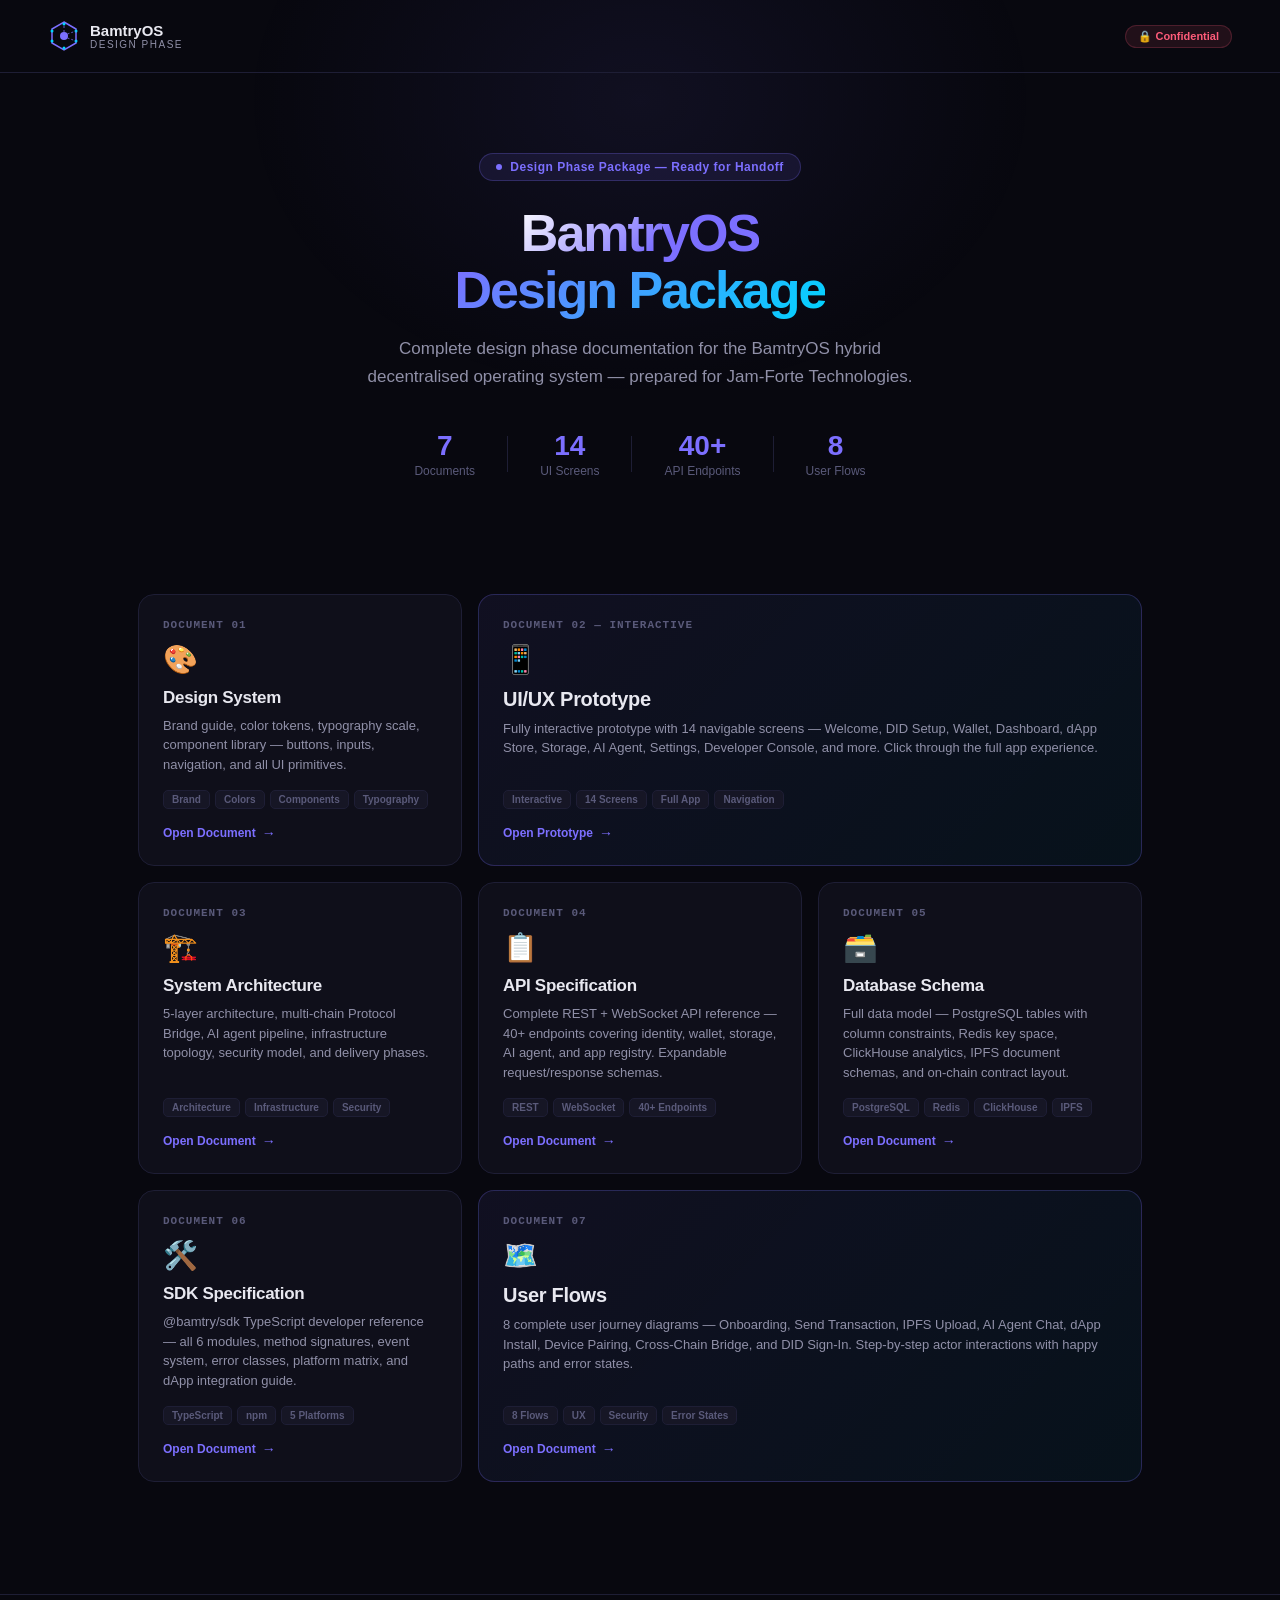
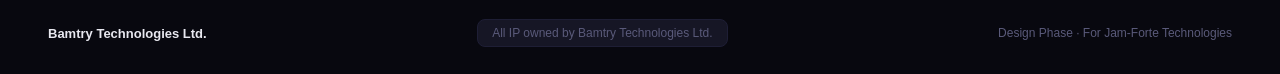
==== index.html @ f0b8134d "Add homepage — index.html with links to all 7 documents" ====
<!DOCTYPE html>
<html lang="en">
<head>
<meta charset="UTF-8">
<meta name="viewport" content="width=device-width, initial-scale=1.0">
<title>BamtryOS — Design Phase Package</title>
<style>
  :root {
    --bg:#08080F; --surface:#0F0F1A; --surface2:#161625; --border:#1E1E35;
    --accent:#7C6FFF; --cyan:#00D4FF; --green:#00C896; --red:#FF5C7A;
    --yellow:#FFB800; --text:#E8E8F0; --text2:#9090A8; --text3:#5A5A7A;
    --font:'Inter',-apple-system,BlinkMacSystemFont,sans-serif;
    --mono:'JetBrains Mono','Fira Code',monospace;
  }
  *{box-sizing:border-box;margin:0;padding:0;}
  body{background:var(--bg);color:var(--text);font-family:var(--font);min-height:100vh;display:flex;flex-direction:column;}

  /* Background glow */
  .bg-glow{position:fixed;top:-200px;left:50%;transform:translateX(-50%);width:800px;height:600px;background:radial-gradient(ellipse,rgba(124,111,255,0.08) 0%,transparent 70%);pointer-events:none;z-index:0;}

  /* Nav */
  nav{position:relative;z-index:10;padding:20px 48px;display:flex;align-items:center;justify-content:space-between;border-bottom:1px solid var(--border);}
  .nav-brand{display:flex;align-items:center;gap:10px;}
  .nav-confidential{font-size:11px;font-weight:600;padding:4px 12px;border-radius:20px;background:rgba(255,92,122,0.1);color:var(--red);border:1px solid rgba(255,92,122,0.2);}

  /* Hero */
  .hero{position:relative;z-index:1;text-align:center;padding:80px 48px 60px;}
  .hero-tag{display:inline-flex;align-items:center;gap:8px;background:rgba(124,111,255,0.1);border:1px solid rgba(124,111,255,0.25);border-radius:20px;padding:6px 16px;font-size:12px;font-weight:600;color:var(--accent);letter-spacing:0.5px;margin-bottom:24px;}
  .hero-tag-dot{width:6px;height:6px;border-radius:50%;background:var(--accent);animation:pulse 2s infinite;}
  @keyframes pulse{0%,100%{opacity:1;}50%{opacity:0.4;}}
  .hero-title{font-size:52px;font-weight:800;letter-spacing:-2px;line-height:1.1;margin-bottom:16px;}
  .hero-title .g1{background:linear-gradient(135deg,#fff 0%,var(--accent) 60%);-webkit-background-clip:text;-webkit-text-fill-color:transparent;background-clip:text;}
  .hero-title .g2{background:linear-gradient(135deg,var(--accent),var(--cyan));-webkit-background-clip:text;-webkit-text-fill-color:transparent;background-clip:text;}
  .hero-sub{font-size:17px;color:var(--text2);max-width:560px;margin:0 auto 40px;line-height:1.6;}
  .hero-stats{display:flex;align-items:center;justify-content:center;gap:32px;margin-bottom:56px;}
  .hero-stat{text-align:center;}
  .hero-stat-num{font-size:28px;font-weight:800;color:var(--accent);}
  .hero-stat-label{font-size:12px;color:var(--text3);margin-top:2px;}
  .hero-stat-divider{width:1px;height:36px;background:var(--border);}

  /* Docs grid */
  .docs-section{position:relative;z-index:1;padding:0 48px 80px;max-width:1100px;margin:0 auto;width:100%;}
  .docs-grid{display:grid;grid-template-columns:repeat(3,1fr);gap:16px;margin-bottom:32px;}
  .doc-card{background:var(--surface);border:1px solid var(--border);border-radius:16px;padding:24px;text-decoration:none;color:inherit;display:flex;flex-direction:column;transition:all 0.2s;position:relative;overflow:hidden;}
  .doc-card::before{content:'';position:absolute;top:0;left:0;right:0;height:2px;background:linear-gradient(to right,var(--accent),var(--cyan));opacity:0;transition:opacity 0.2s;}
  .doc-card:hover{border-color:rgba(124,111,255,0.4);transform:translateY(-3px);box-shadow:0 12px 40px rgba(0,0,0,0.4);}
  .doc-card:hover::before{opacity:1;}
  .doc-number{font-size:11px;font-weight:700;color:var(--text3);letter-spacing:1px;text-transform:uppercase;margin-bottom:12px;font-family:var(--mono);}
  .doc-icon{font-size:28px;margin-bottom:12px;}
  .doc-title{font-size:17px;font-weight:700;margin-bottom:8px;letter-spacing:-0.3px;}
  .doc-desc{font-size:13px;color:var(--text2);line-height:1.5;flex:1;margin-bottom:16px;}
  .doc-tags{display:flex;flex-wrap:wrap;gap:5px;margin-bottom:16px;}
  .doc-tag{font-size:10px;font-weight:600;padding:3px 8px;border-radius:5px;background:var(--surface2);color:var(--text3);border:1px solid var(--border);}
  .doc-link{display:flex;align-items:center;gap:6px;font-size:12px;font-weight:700;color:var(--accent);margin-top:auto;}
  .doc-link-arrow{font-size:14px;transition:transform 0.2s;}
  .doc-card:hover .doc-link-arrow{transform:translateX(4px);}

  /* Featured card (UI Prototype) */
  .doc-card.featured{grid-column:span 2;background:linear-gradient(135deg,rgba(124,111,255,0.08) 0%,rgba(0,212,255,0.05) 100%);border-color:rgba(124,111,255,0.25);}
  .doc-card.featured .doc-title{font-size:20px;}

  /* Footer */
  footer{position:relative;z-index:1;margin-top:auto;border-top:1px solid var(--border);padding:24px 48px;display:flex;align-items:center;justify-content:space-between;}
  .footer-brand{font-size:13px;font-weight:600;}
  .footer-meta{font-size:12px;color:var(--text3);}
  .footer-ip{font-size:12px;color:var(--text3);background:var(--surface2);border:1px solid var(--border);border-radius:8px;padding:6px 14px;}

  @media(max-width:768px){
    .hero-title{font-size:36px;}
    .docs-grid{grid-template-columns:1fr;}
    .doc-card.featured{grid-column:span 1;}
    nav,footer,.docs-section,.hero{padding-left:20px;padding-right:20px;}
  }
</style>
</head>
<body>

<div class="bg-glow"></div>

<nav>
  <div class="nav-brand">
    <svg width="32" height="32" viewBox="0 0 32 32" fill="none">
      <polygon points="16,2 28,9 28,23 16,30 4,23 4,9" fill="none" stroke="#7C6FFF" stroke-width="1.5"/>
      <circle cx="16" cy="16" r="4" fill="#7C6FFF"/>
      <circle cx="16" cy="4" r="1.5" fill="#00D4FF"/>
      <circle cx="28" cy="11" r="1.5" fill="#00D4FF"/>
      <circle cx="28" cy="21" r="1.5" fill="#00D4FF"/>
      <circle cx="16" cy="28" r="1.5" fill="#00D4FF"/>
      <circle cx="4" cy="21" r="1.5" fill="#00D4FF"/>
      <circle cx="4" cy="11" r="1.5" fill="#00D4FF"/>
      <line x1="16" y1="12" x2="16" y2="4" stroke="#7C6FFF" stroke-width="0.75" stroke-dasharray="2,2"/>
      <line x1="19.5" y1="14" x2="28" y2="11" stroke="#7C6FFF" stroke-width="0.75" stroke-dasharray="2,2"/>
      <line x1="19.5" y1="18" x2="28" y2="21" stroke="#7C6FFF" stroke-width="0.75" stroke-dasharray="2,2"/>
    </svg>
    <div>
      <div style="font-size:15px;font-weight:700;">BamtryOS</div>
      <div style="font-size:10px;color:var(--text2);letter-spacing:1.5px;text-transform:uppercase;">Design Phase</div>
    </div>
  </div>
  <span class="nav-confidential">🔒 Confidential</span>
</nav>

<section class="hero">
  <div class="hero-tag"><span class="hero-tag-dot"></span>Design Phase Package — Ready for Handoff</div>
  <h1 class="hero-title">
    <span class="g1">BamtryOS</span><br>
    <span class="g2">Design Package</span>
  </h1>
  <p class="hero-sub">Complete design phase documentation for the BamtryOS hybrid decentralised operating system — prepared for Jam-Forte Technologies.</p>
  <div class="hero-stats">
    <div class="hero-stat"><div class="hero-stat-num">7</div><div class="hero-stat-label">Documents</div></div>
    <div class="hero-stat-divider"></div>
    <div class="hero-stat"><div class="hero-stat-num">14</div><div class="hero-stat-label">UI Screens</div></div>
    <div class="hero-stat-divider"></div>
    <div class="hero-stat"><div class="hero-stat-num">40+</div><div class="hero-stat-label">API Endpoints</div></div>
    <div class="hero-stat-divider"></div>
    <div class="hero-stat"><div class="hero-stat-num">8</div><div class="hero-stat-label">User Flows</div></div>
  </div>
</section>

<div class="docs-section">
  <div class="docs-grid">

    <a class="doc-card" href="01_Design_System.html">
      <div class="doc-number">Document 01</div>
      <div class="doc-icon">🎨</div>
      <div class="doc-title">Design System</div>
      <div class="doc-desc">Brand guide, color tokens, typography scale, component library — buttons, inputs, navigation, and all UI primitives.</div>
      <div class="doc-tags"><span class="doc-tag">Brand</span><span class="doc-tag">Colors</span><span class="doc-tag">Components</span><span class="doc-tag">Typography</span></div>
      <div class="doc-link">Open Document <span class="doc-link-arrow">→</span></div>
    </a>

    <a class="doc-card featured" href="02_UI_Prototype.html">
      <div class="doc-number">Document 02 — Interactive</div>
      <div class="doc-icon">📱</div>
      <div class="doc-title">UI/UX Prototype</div>
      <div class="doc-desc">Fully interactive prototype with 14 navigable screens — Welcome, DID Setup, Wallet, Dashboard, dApp Store, Storage, AI Agent, Settings, Developer Console, and more. Click through the full app experience.</div>
      <div class="doc-tags"><span class="doc-tag">Interactive</span><span class="doc-tag">14 Screens</span><span class="doc-tag">Full App</span><span class="doc-tag">Navigation</span></div>
      <div class="doc-link">Open Prototype <span class="doc-link-arrow">→</span></div>
    </a>

    <a class="doc-card" href="03_System_Architecture.html">
      <div class="doc-number">Document 03</div>
      <div class="doc-icon">🏗️</div>
      <div class="doc-title">System Architecture</div>
      <div class="doc-desc">5-layer architecture, multi-chain Protocol Bridge, AI agent pipeline, infrastructure topology, security model, and delivery phases.</div>
      <div class="doc-tags"><span class="doc-tag">Architecture</span><span class="doc-tag">Infrastructure</span><span class="doc-tag">Security</span></div>
      <div class="doc-link">Open Document <span class="doc-link-arrow">→</span></div>
    </a>

    <a class="doc-card" href="04_API_Specification.html">
      <div class="doc-number">Document 04</div>
      <div class="doc-icon">📋</div>
      <div class="doc-title">API Specification</div>
      <div class="doc-desc">Complete REST + WebSocket API reference — 40+ endpoints covering identity, wallet, storage, AI agent, and app registry. Expandable request/response schemas.</div>
      <div class="doc-tags"><span class="doc-tag">REST</span><span class="doc-tag">WebSocket</span><span class="doc-tag">40+ Endpoints</span></div>
      <div class="doc-link">Open Document <span class="doc-link-arrow">→</span></div>
    </a>

    <a class="doc-card" href="05_Database_Schema.html">
      <div class="doc-number">Document 05</div>
      <div class="doc-icon">🗃️</div>
      <div class="doc-title">Database Schema</div>
      <div class="doc-desc">Full data model — PostgreSQL tables with column constraints, Redis key space, ClickHouse analytics, IPFS document schemas, and on-chain contract layout.</div>
      <div class="doc-tags"><span class="doc-tag">PostgreSQL</span><span class="doc-tag">Redis</span><span class="doc-tag">ClickHouse</span><span class="doc-tag">IPFS</span></div>
      <div class="doc-link">Open Document <span class="doc-link-arrow">→</span></div>
    </a>

    <a class="doc-card" href="06_SDK_Specification.html">
      <div class="doc-number">Document 06</div>
      <div class="doc-icon">🛠️</div>
      <div class="doc-title">SDK Specification</div>
      <div class="doc-desc">@bamtry/sdk TypeScript developer reference — all 6 modules, method signatures, event system, error classes, platform matrix, and dApp integration guide.</div>
      <div class="doc-tags"><span class="doc-tag">TypeScript</span><span class="doc-tag">npm</span><span class="doc-tag">5 Platforms</span></div>
      <div class="doc-link">Open Document <span class="doc-link-arrow">→</span></div>
    </a>

    <a class="doc-card featured" href="07_User_Flows.html">
      <div class="doc-number">Document 07</div>
      <div class="doc-icon">🗺️</div>
      <div class="doc-title">User Flows</div>
      <div class="doc-desc">8 complete user journey diagrams — Onboarding, Send Transaction, IPFS Upload, AI Agent Chat, dApp Install, Device Pairing, Cross-Chain Bridge, and DID Sign-In. Step-by-step actor interactions with happy paths and error states.</div>
      <div class="doc-tags"><span class="doc-tag">8 Flows</span><span class="doc-tag">UX</span><span class="doc-tag">Security</span><span class="doc-tag">Error States</span></div>
      <div class="doc-link">Open Document <span class="doc-link-arrow">→</span></div>
    </a>

  </div>
</div>

<footer>
  <div class="footer-brand">Bamtry Technologies Ltd.</div>
  <div class="footer-ip">All IP owned by Bamtry Technologies Ltd.</div>
  <div class="footer-meta">Design Phase · For Jam-Forte Technologies</div>
</footer>

</body>
</html>
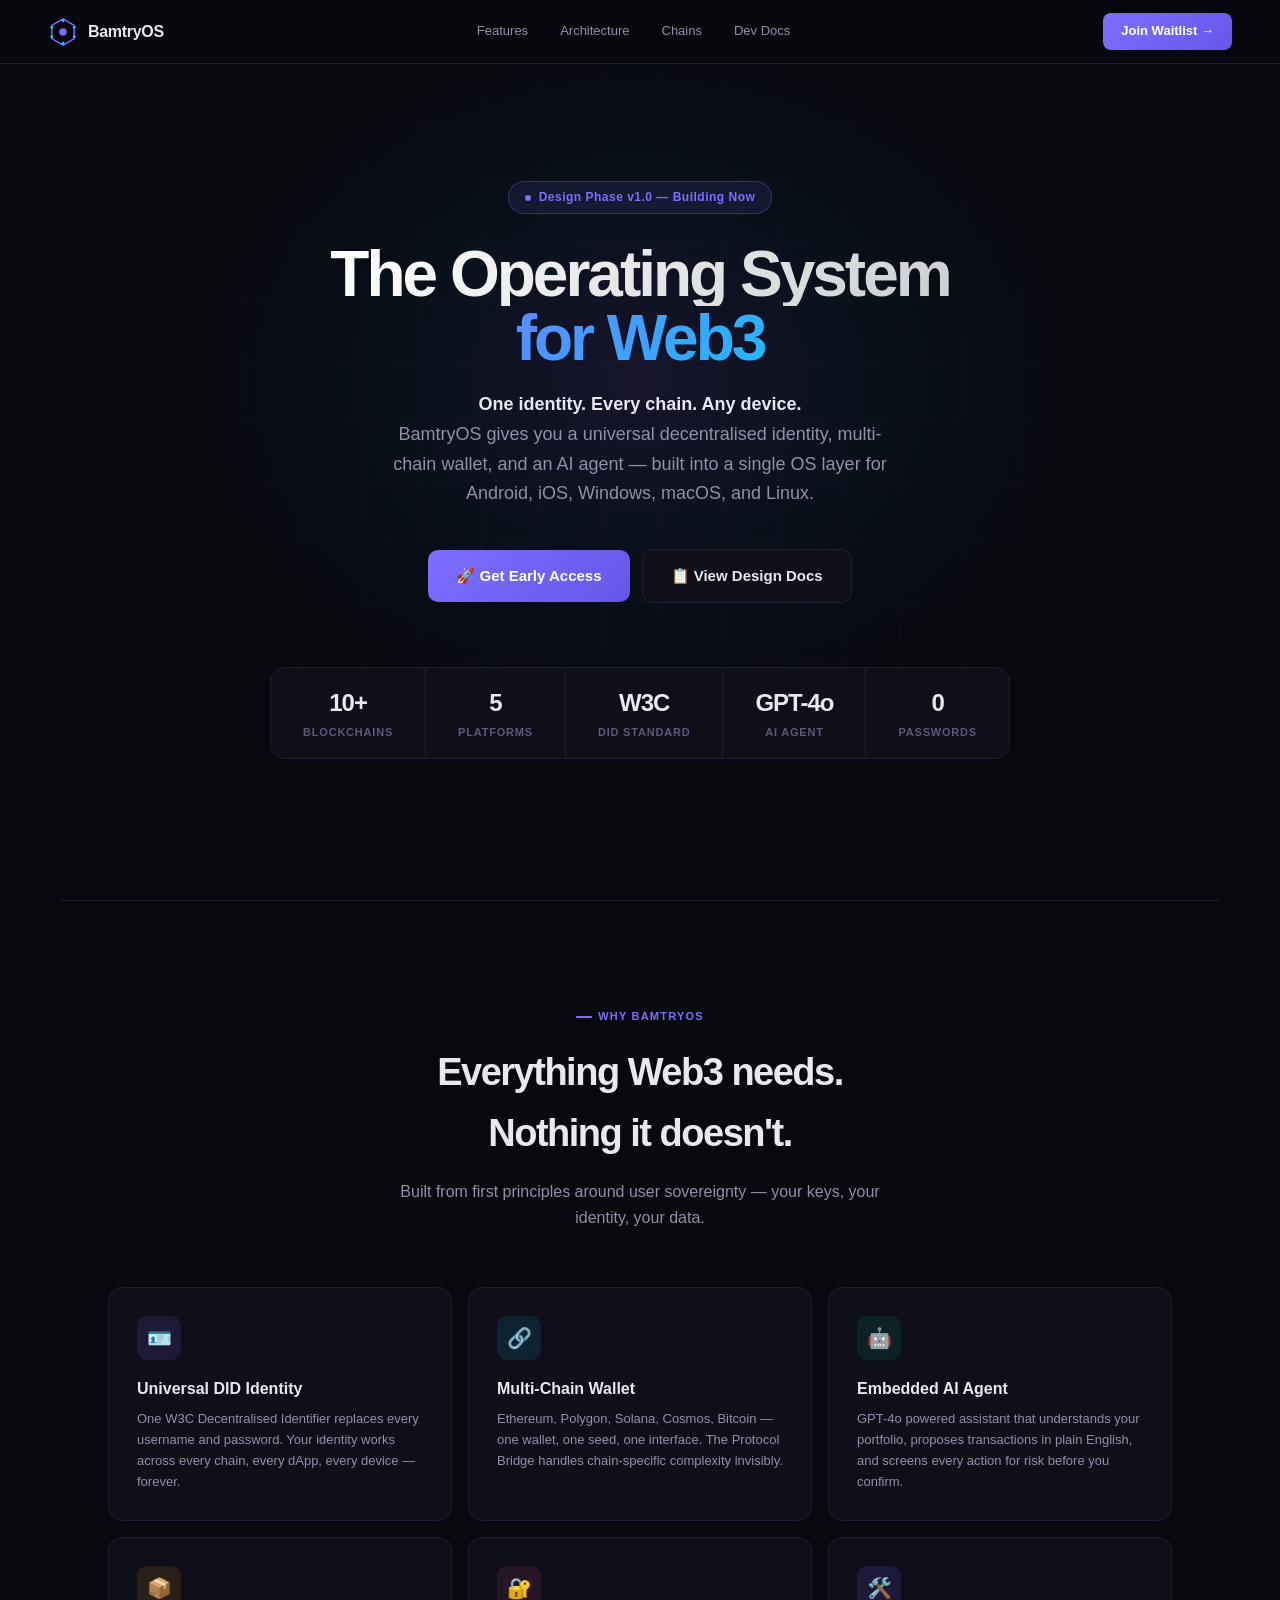
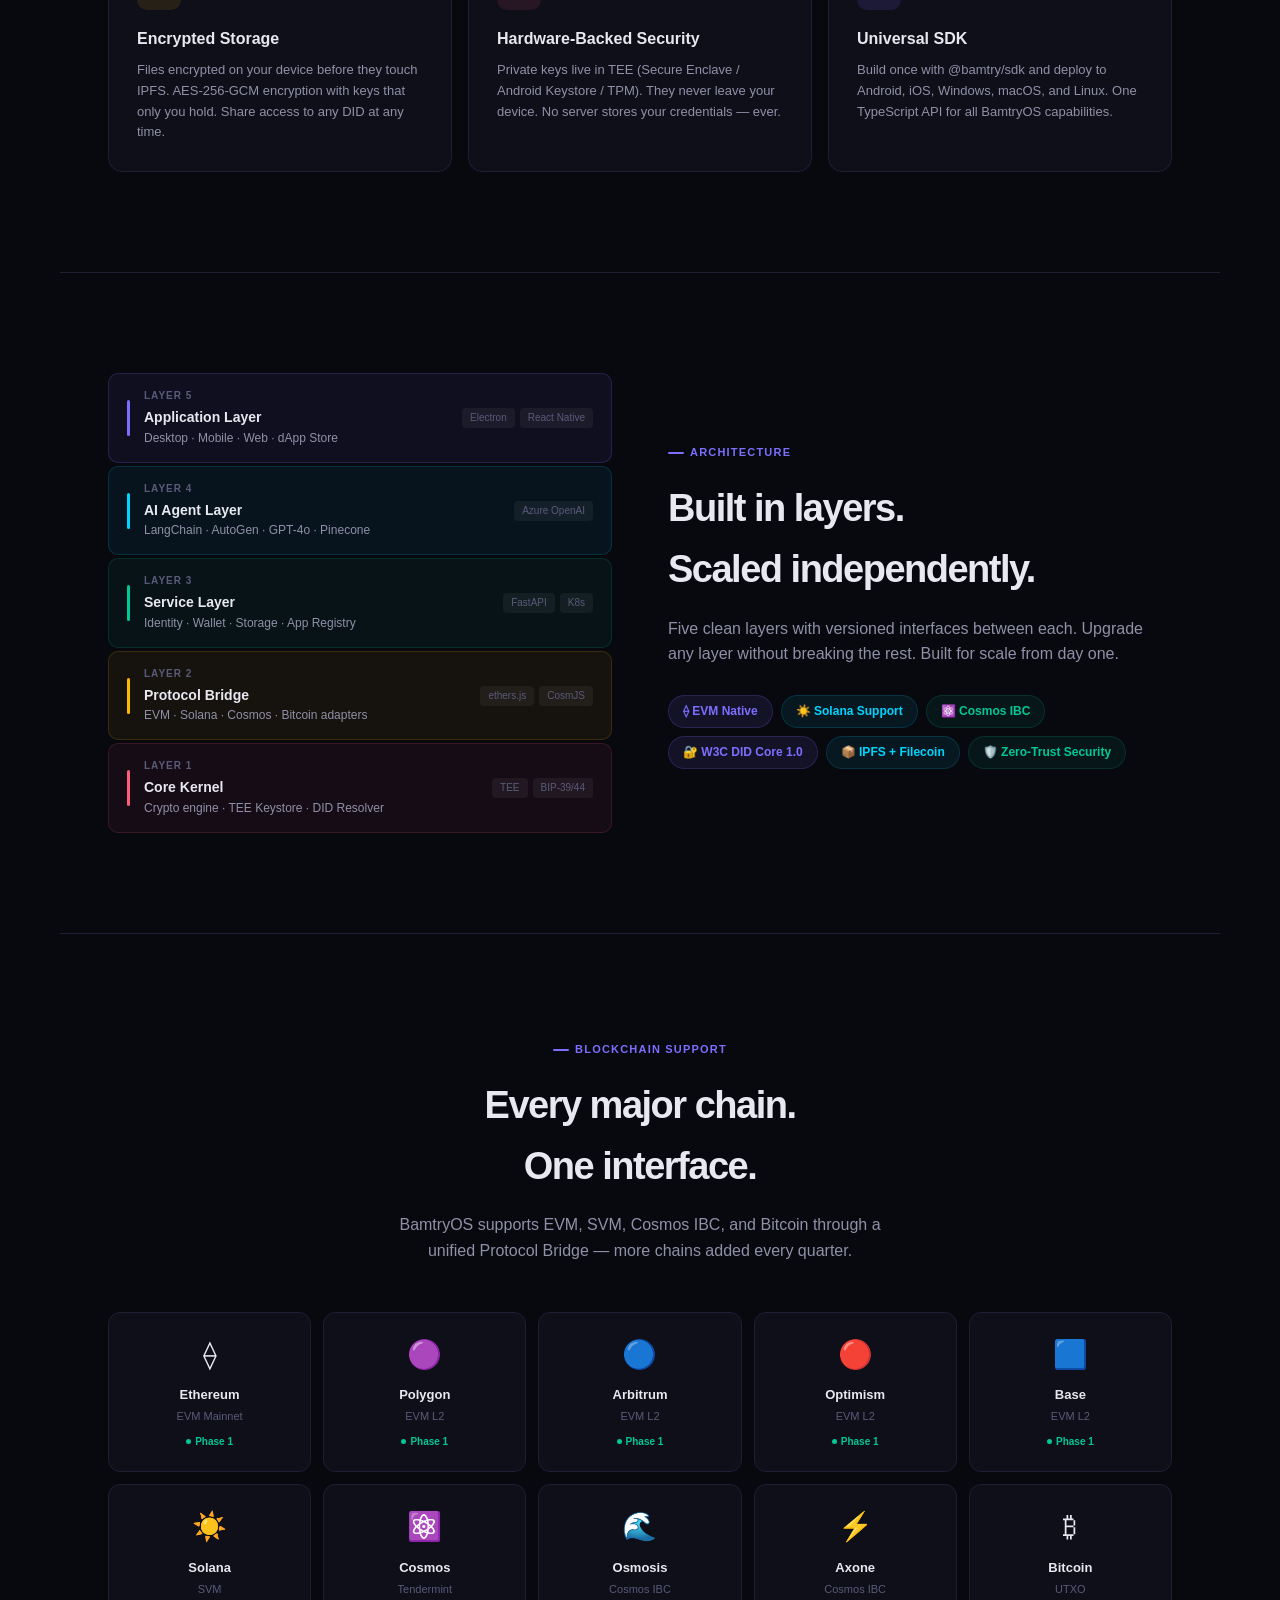
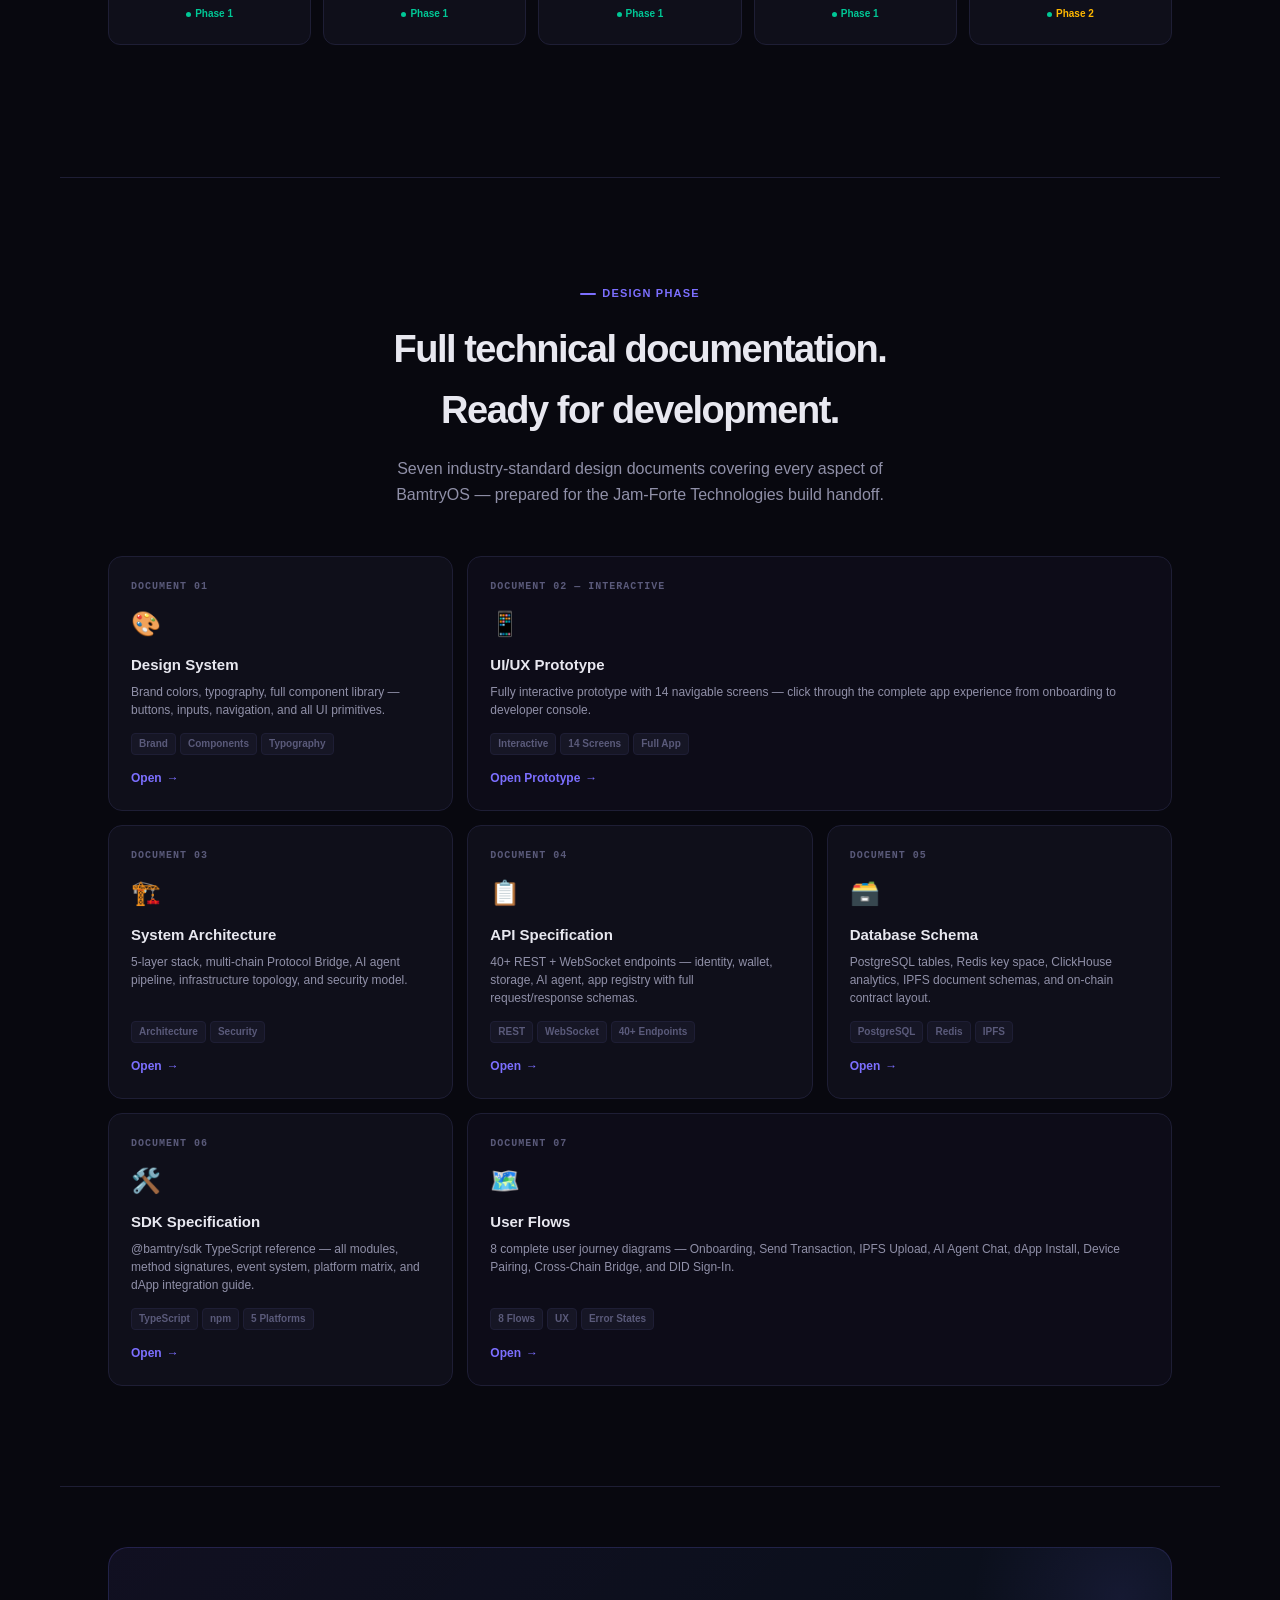
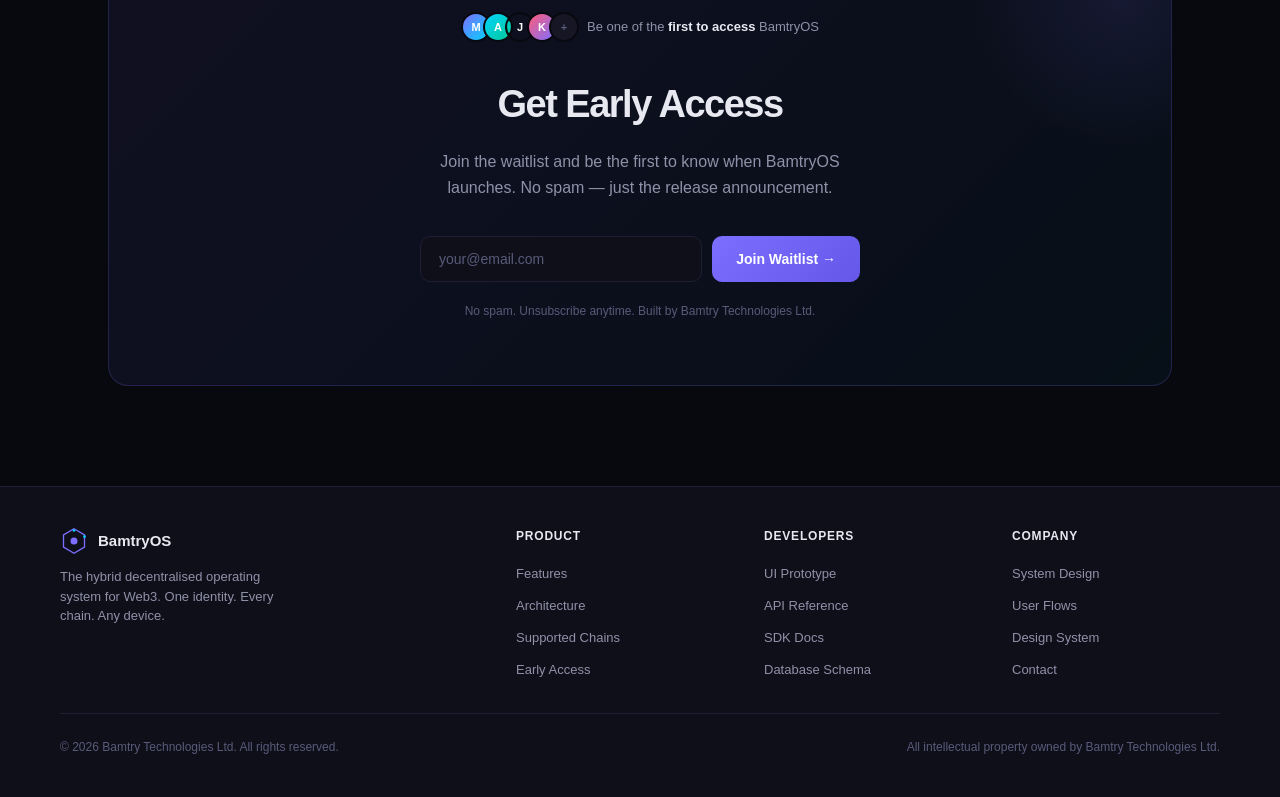
==== commit e9eb233c: "Rebuild homepage as industry-standard product landing page — waitlist, features, architecture, chain" ====
--- a/index.html
+++ b/index.html
@@ -3,7 +3,11 @@
 <head>
 <meta charset="UTF-8">
 <meta name="viewport" content="width=device-width, initial-scale=1.0">
-<title>BamtryOS — Design Phase Package</title>
+<title>BamtryOS — The Web3 Operating System</title>
+<meta name="description" content="BamtryOS is a hybrid decentralised operating system giving everyone a universal Web3 identity, multi-chain wallet, and AI-powered interface — on any device.">
+<meta property="og:title" content="BamtryOS — The Web3 Operating System">
+<meta property="og:description" content="One identity. Every chain. Any device.">
+<meta property="og:type" content="website">
 <style>
   :root {
     --bg:#08080F; --surface:#0F0F1A; --surface2:#161625; --border:#1E1E35;
@@ -13,73 +17,199 @@
     --mono:'JetBrains Mono','Fira Code',monospace;
   }
   *{box-sizing:border-box;margin:0;padding:0;}
-  body{background:var(--bg);color:var(--text);font-family:var(--font);min-height:100vh;display:flex;flex-direction:column;}
-
-  /* Background glow */
-  .bg-glow{position:fixed;top:-200px;left:50%;transform:translateX(-50%);width:800px;height:600px;background:radial-gradient(ellipse,rgba(124,111,255,0.08) 0%,transparent 70%);pointer-events:none;z-index:0;}
-
-  /* Nav */
-  nav{position:relative;z-index:10;padding:20px 48px;display:flex;align-items:center;justify-content:space-between;border-bottom:1px solid var(--border);}
-  .nav-brand{display:flex;align-items:center;gap:10px;}
-  .nav-confidential{font-size:11px;font-weight:600;padding:4px 12px;border-radius:20px;background:rgba(255,92,122,0.1);color:var(--red);border:1px solid rgba(255,92,122,0.2);}
-
-  /* Hero */
-  .hero{position:relative;z-index:1;text-align:center;padding:80px 48px 60px;}
-  .hero-tag{display:inline-flex;align-items:center;gap:8px;background:rgba(124,111,255,0.1);border:1px solid rgba(124,111,255,0.25);border-radius:20px;padding:6px 16px;font-size:12px;font-weight:600;color:var(--accent);letter-spacing:0.5px;margin-bottom:24px;}
-  .hero-tag-dot{width:6px;height:6px;border-radius:50%;background:var(--accent);animation:pulse 2s infinite;}
-  @keyframes pulse{0%,100%{opacity:1;}50%{opacity:0.4;}}
-  .hero-title{font-size:52px;font-weight:800;letter-spacing:-2px;line-height:1.1;margin-bottom:16px;}
-  .hero-title .g1{background:linear-gradient(135deg,#fff 0%,var(--accent) 60%);-webkit-background-clip:text;-webkit-text-fill-color:transparent;background-clip:text;}
-  .hero-title .g2{background:linear-gradient(135deg,var(--accent),var(--cyan));-webkit-background-clip:text;-webkit-text-fill-color:transparent;background-clip:text;}
-  .hero-sub{font-size:17px;color:var(--text2);max-width:560px;margin:0 auto 40px;line-height:1.6;}
-  .hero-stats{display:flex;align-items:center;justify-content:center;gap:32px;margin-bottom:56px;}
-  .hero-stat{text-align:center;}
-  .hero-stat-num{font-size:28px;font-weight:800;color:var(--accent);}
-  .hero-stat-label{font-size:12px;color:var(--text3);margin-top:2px;}
-  .hero-stat-divider{width:1px;height:36px;background:var(--border);}
-
-  /* Docs grid */
-  .docs-section{position:relative;z-index:1;padding:0 48px 80px;max-width:1100px;margin:0 auto;width:100%;}
-  .docs-grid{display:grid;grid-template-columns:repeat(3,1fr);gap:16px;margin-bottom:32px;}
-  .doc-card{background:var(--surface);border:1px solid var(--border);border-radius:16px;padding:24px;text-decoration:none;color:inherit;display:flex;flex-direction:column;transition:all 0.2s;position:relative;overflow:hidden;}
+  html{scroll-behavior:smooth;}
+  body{background:var(--bg);color:var(--text);font-family:var(--font);font-size:15px;line-height:1.6;overflow-x:hidden;}
+
+  /* ── NAV ── */
+  nav{position:fixed;top:0;left:0;right:0;z-index:100;background:rgba(8,8,15,0.85);backdrop-filter:blur(16px);border-bottom:1px solid var(--border);padding:0 48px;height:64px;display:flex;align-items:center;justify-content:space-between;}
+  .nav-brand{display:flex;align-items:center;gap:10px;text-decoration:none;}
+  .nav-logo-text{font-size:16px;font-weight:800;color:var(--text);letter-spacing:-0.3px;}
+  .nav-links{display:flex;align-items:center;gap:4px;}
+  .nav-link{padding:8px 14px;border-radius:8px;font-size:13px;font-weight:500;color:var(--text2);text-decoration:none;transition:all 0.15s;}
+  .nav-link:hover{color:var(--text);background:var(--surface2);}
+  .nav-cta{padding:8px 18px;border-radius:8px;font-size:13px;font-weight:700;color:#fff;background:linear-gradient(135deg,var(--accent),#6558E8);text-decoration:none;transition:all 0.2s;border:none;cursor:pointer;}
+  .nav-cta:hover{opacity:0.9;transform:translateY(-1px);}
+
+  /* ── HERO ── */
+  .hero{min-height:100vh;display:flex;flex-direction:column;align-items:center;justify-content:center;text-align:center;padding:120px 48px 80px;position:relative;overflow:hidden;}
+  .hero-glow{position:absolute;top:50%;left:50%;transform:translate(-50%,-60%);width:900px;height:700px;background:radial-gradient(ellipse,rgba(124,111,255,0.12) 0%,rgba(0,212,255,0.04) 40%,transparent 70%);pointer-events:none;}
+  .hero-grid{position:absolute;inset:0;background-image:linear-gradient(rgba(30,30,53,0.3) 1px,transparent 1px),linear-gradient(90deg,rgba(30,30,53,0.3) 1px,transparent 1px);background-size:60px 60px;mask-image:radial-gradient(ellipse 80% 80% at 50% 50%,black,transparent);pointer-events:none;}
+  .hero-tag{display:inline-flex;align-items:center;gap:8px;background:rgba(124,111,255,0.1);border:1px solid rgba(124,111,255,0.3);border-radius:20px;padding:6px 16px;font-size:12px;font-weight:600;color:var(--accent);letter-spacing:0.5px;margin-bottom:28px;position:relative;}
+  .hero-dot{width:6px;height:6px;border-radius:50%;background:var(--accent);animation:pulse 2s infinite;}
+  @keyframes pulse{0%,100%{opacity:1;box-shadow:0 0 0 0 rgba(124,111,255,0.4);}50%{opacity:0.7;box-shadow:0 0 0 6px rgba(124,111,255,0);}}
+  .hero-title{font-size:64px;font-weight:900;letter-spacing:-3px;line-height:1.0;margin-bottom:20px;position:relative;}
+  .hero-title .line1{display:block;background:linear-gradient(135deg,#fff 0%,rgba(255,255,255,0.8) 100%);-webkit-background-clip:text;-webkit-text-fill-color:transparent;background-clip:text;}
+  .hero-title .line2{display:block;background:linear-gradient(135deg,var(--accent) 0%,var(--cyan) 100%);-webkit-background-clip:text;-webkit-text-fill-color:transparent;background-clip:text;}
+  .hero-sub{font-size:18px;color:var(--text2);max-width:520px;margin:0 auto 40px;line-height:1.65;position:relative;}
+  .hero-sub strong{color:var(--text);}
+  .hero-actions{display:flex;align-items:center;gap:12px;justify-content:center;margin-bottom:64px;position:relative;flex-wrap:wrap;}
+  .btn-primary{padding:14px 28px;border-radius:10px;font-size:15px;font-weight:700;color:#fff;background:linear-gradient(135deg,var(--accent),#6558E8);text-decoration:none;border:none;cursor:pointer;transition:all 0.2s;display:inline-flex;align-items:center;gap:8px;}
+  .btn-primary:hover{transform:translateY(-2px);box-shadow:0 12px 32px rgba(124,111,255,0.35);}
+  .btn-secondary{padding:14px 28px;border-radius:10px;font-size:15px;font-weight:600;color:var(--text);background:var(--surface);border:1px solid var(--border);text-decoration:none;cursor:pointer;transition:all 0.2s;display:inline-flex;align-items:center;gap:8px;}
+  .btn-secondary:hover{border-color:var(--accent);color:var(--accent);}
+  .hero-stats{display:flex;align-items:center;gap:0;background:var(--surface);border:1px solid var(--border);border-radius:14px;overflow:hidden;position:relative;}
+  .hero-stat{padding:16px 32px;text-align:center;border-right:1px solid var(--border);}
+  .hero-stat:last-child{border-right:none;}
+  .hero-stat-num{font-size:24px;font-weight:800;color:var(--text);letter-spacing:-1px;}
+  .hero-stat-label{font-size:11px;color:var(--text3);margin-top:2px;text-transform:uppercase;letter-spacing:0.8px;font-weight:600;}
+
+  /* ── SECTIONS ── */
+  section{padding:100px 48px;max-width:1160px;margin:0 auto;}
+  .section-tag{display:inline-flex;align-items:center;gap:6px;font-size:11px;font-weight:700;color:var(--accent);letter-spacing:1.2px;text-transform:uppercase;margin-bottom:16px;}
+  .section-tag::before{content:'';display:block;width:16px;height:2px;background:var(--accent);border-radius:1px;}
+  .section-title{font-size:38px;font-weight:800;letter-spacing:-1.5px;margin-bottom:16px;}
+  .section-sub{font-size:16px;color:var(--text2);max-width:520px;line-height:1.6;}
+
+  /* ── FEATURES ── */
+  #features{border-top:1px solid var(--border);}
+  .features-header{text-align:center;margin-bottom:56px;}
+  .features-header .section-sub{margin:0 auto;}
+  .features-grid{display:grid;grid-template-columns:repeat(3,1fr);gap:16px;}
+  .feature-card{background:var(--surface);border:1px solid var(--border);border-radius:14px;padding:28px;transition:all 0.2s;position:relative;overflow:hidden;}
+  .feature-card::after{content:'';position:absolute;bottom:0;left:0;right:0;height:2px;opacity:0;transition:opacity 0.2s;}
+  .feature-card:hover{border-color:rgba(124,111,255,0.35);transform:translateY(-3px);}
+  .feature-card:hover::after{opacity:1;}
+  .fc-1::after{background:linear-gradient(to right,var(--accent),var(--cyan));}
+  .fc-2::after{background:linear-gradient(to right,var(--cyan),var(--green));}
+  .fc-3::after{background:linear-gradient(to right,var(--green),var(--yellow));}
+  .fc-4::after{background:linear-gradient(to right,var(--yellow),var(--red));}
+  .fc-5::after{background:linear-gradient(to right,var(--accent),var(--red));}
+  .fc-6::after{background:linear-gradient(to right,var(--cyan),var(--accent));}
+  .feature-icon{width:44px;height:44px;border-radius:10px;display:flex;align-items:center;justify-content:center;font-size:20px;margin-bottom:16px;}
+  .feature-title{font-size:16px;font-weight:700;margin-bottom:8px;}
+  .feature-desc{font-size:13px;color:var(--text2);line-height:1.6;}
+
+  /* ── ARCHITECTURE ── */
+  #architecture{border-top:1px solid var(--border);}
+  .arch-layout{display:grid;grid-template-columns:1fr 1fr;gap:56px;align-items:center;}
+  .arch-layers{display:flex;flex-direction:column;gap:3px;}
+  .arch-layer{display:flex;align-items:center;gap:14px;padding:14px 18px;border-radius:10px;border:1px solid;transition:all 0.2s;cursor:default;}
+  .arch-layer:hover{transform:translateX(6px);}
+  .al-5{background:rgba(124,111,255,0.07);border-color:rgba(124,111,255,0.2);}
+  .al-4{background:rgba(0,212,255,0.06);border-color:rgba(0,212,255,0.15);}
+  .al-3{background:rgba(0,200,150,0.06);border-color:rgba(0,200,150,0.15);}
+  .al-2{background:rgba(255,184,0,0.06);border-color:rgba(255,184,0,0.15);}
+  .al-1{background:rgba(255,92,122,0.06);border-color:rgba(255,92,122,0.15);}
+  .al-bar{width:3px;height:36px;border-radius:2px;flex-shrink:0;}
+  .al-5 .al-bar{background:var(--accent);}
+  .al-4 .al-bar{background:var(--cyan);}
+  .al-3 .al-bar{background:var(--green);}
+  .al-2 .al-bar{background:var(--yellow);}
+  .al-1 .al-bar{background:var(--red);}
+  .al-info{}
+  .al-layer-num{font-size:10px;font-weight:700;letter-spacing:1px;text-transform:uppercase;color:var(--text3);margin-bottom:2px;}
+  .al-name{font-size:14px;font-weight:700;}
+  .al-desc{font-size:12px;color:var(--text2);}
+  .al-chips{display:flex;gap:5px;flex-wrap:wrap;margin-left:auto;}
+  .al-chip{font-size:10px;padding:2px 8px;border-radius:4px;background:rgba(255,255,255,0.05);color:var(--text3);white-space:nowrap;}
+  .arch-text .section-sub{margin-bottom:28px;}
+  .arch-badges{display:flex;flex-wrap:wrap;gap:8px;}
+  .arch-badge{padding:6px 14px;border-radius:20px;font-size:12px;font-weight:600;display:flex;align-items:center;gap:5px;}
+  .ab-purple{background:rgba(124,111,255,0.1);color:var(--accent);border:1px solid rgba(124,111,255,0.2);}
+  .ab-cyan{background:rgba(0,212,255,0.08);color:var(--cyan);border:1px solid rgba(0,212,255,0.15);}
+  .ab-green{background:rgba(0,200,150,0.08);color:var(--green);border:1px solid rgba(0,200,150,0.15);}
+
+  /* ── CHAINS ── */
+  #chains{border-top:1px solid var(--border);}
+  .chains-header{text-align:center;margin-bottom:48px;}
+  .chains-header .section-sub{margin:0 auto;}
+  .chains-grid{display:grid;grid-template-columns:repeat(5,1fr);gap:12px;margin-bottom:32px;}
+  .chain-card{background:var(--surface);border:1px solid var(--border);border-radius:12px;padding:20px 14px;text-align:center;transition:all 0.2s;}
+  .chain-card:hover{border-color:var(--accent);transform:translateY(-3px);}
+  .chain-icon{font-size:28px;margin-bottom:8px;}
+  .chain-name{font-size:13px;font-weight:700;margin-bottom:2px;}
+  .chain-type{font-size:11px;color:var(--text3);}
+  .chain-badge{display:inline-flex;align-items:center;gap:4px;margin-top:8px;font-size:10px;font-weight:600;color:var(--green);}
+  .chain-badge::before{content:'';width:5px;height:5px;border-radius:50%;background:var(--green);}
+
+  /* ── DOCS ── */
+  #docs{border-top:1px solid var(--border);}
+  .docs-header{text-align:center;margin-bottom:48px;}
+  .docs-header .section-sub{margin:0 auto;}
+  .docs-grid{display:grid;grid-template-columns:repeat(3,1fr);gap:14px;}
+  .doc-card{background:var(--surface);border:1px solid var(--border);border-radius:14px;padding:22px;text-decoration:none;color:inherit;display:flex;flex-direction:column;transition:all 0.2s;position:relative;overflow:hidden;}
   .doc-card::before{content:'';position:absolute;top:0;left:0;right:0;height:2px;background:linear-gradient(to right,var(--accent),var(--cyan));opacity:0;transition:opacity 0.2s;}
   .doc-card:hover{border-color:rgba(124,111,255,0.4);transform:translateY(-3px);box-shadow:0 12px 40px rgba(0,0,0,0.4);}
   .doc-card:hover::before{opacity:1;}
-  .doc-number{font-size:11px;font-weight:700;color:var(--text3);letter-spacing:1px;text-transform:uppercase;margin-bottom:12px;font-family:var(--mono);}
-  .doc-icon{font-size:28px;margin-bottom:12px;}
-  .doc-title{font-size:17px;font-weight:700;margin-bottom:8px;letter-spacing:-0.3px;}
-  .doc-desc{font-size:13px;color:var(--text2);line-height:1.5;flex:1;margin-bottom:16px;}
-  .doc-tags{display:flex;flex-wrap:wrap;gap:5px;margin-bottom:16px;}
-  .doc-tag{font-size:10px;font-weight:600;padding:3px 8px;border-radius:5px;background:var(--surface2);color:var(--text3);border:1px solid var(--border);}
-  .doc-link{display:flex;align-items:center;gap:6px;font-size:12px;font-weight:700;color:var(--accent);margin-top:auto;}
-  .doc-link-arrow{font-size:14px;transition:transform 0.2s;}
-  .doc-card:hover .doc-link-arrow{transform:translateX(4px);}
-
-  /* Featured card (UI Prototype) */
-  .doc-card.featured{grid-column:span 2;background:linear-gradient(135deg,rgba(124,111,255,0.08) 0%,rgba(0,212,255,0.05) 100%);border-color:rgba(124,111,255,0.25);}
-  .doc-card.featured .doc-title{font-size:20px;}
-
-  /* Footer */
-  footer{position:relative;z-index:1;margin-top:auto;border-top:1px solid var(--border);padding:24px 48px;display:flex;align-items:center;justify-content:space-between;}
-  .footer-brand{font-size:13px;font-weight:600;}
-  .footer-meta{font-size:12px;color:var(--text3);}
-  .footer-ip{font-size:12px;color:var(--text3);background:var(--surface2);border:1px solid var(--border);border-radius:8px;padding:6px 14px;}
-
-  @media(max-width:768px){
-    .hero-title{font-size:36px;}
-    .docs-grid{grid-template-columns:1fr;}
+  .doc-card.featured{grid-column:span 2;background:rgba(124,111,255,0.04);}
+  .doc-num{font-size:10px;font-weight:700;color:var(--text3);letter-spacing:1px;text-transform:uppercase;margin-bottom:10px;font-family:var(--mono);}
+  .doc-icon{font-size:24px;margin-bottom:10px;}
+  .doc-title{font-size:15px;font-weight:700;margin-bottom:6px;}
+  .doc-desc{font-size:12px;color:var(--text2);line-height:1.5;flex:1;margin-bottom:14px;}
+  .doc-tags{display:flex;flex-wrap:wrap;gap:4px;margin-bottom:14px;}
+  .doc-tag{font-size:10px;font-weight:600;padding:2px 7px;border-radius:4px;background:var(--surface2);color:var(--text3);border:1px solid var(--border);}
+  .doc-link{display:flex;align-items:center;gap:5px;font-size:12px;font-weight:700;color:var(--accent);margin-top:auto;}
+  .doc-arrow{transition:transform 0.2s;}
+  .doc-card:hover .doc-arrow{transform:translateX(4px);}
+
+  /* ── WAITLIST ── */
+  #waitlist{border-top:1px solid var(--border);}
+  .waitlist-wrap{background:linear-gradient(135deg,rgba(124,111,255,0.08) 0%,rgba(0,212,255,0.04) 100%);border:1px solid rgba(124,111,255,0.2);border-radius:20px;padding:64px;text-align:center;position:relative;overflow:hidden;}
+  .waitlist-wrap::before{content:'';position:absolute;top:-100px;right:-100px;width:300px;height:300px;background:radial-gradient(circle,rgba(124,111,255,0.1),transparent 70%);pointer-events:none;}
+  .waitlist-title{font-size:38px;font-weight:800;letter-spacing:-1.5px;margin-bottom:14px;}
+  .waitlist-sub{font-size:16px;color:var(--text2);max-width:440px;margin:0 auto 36px;}
+  .waitlist-form{display:flex;gap:10px;max-width:440px;margin:0 auto 20px;flex-wrap:wrap;justify-content:center;}
+  .waitlist-input{flex:1;min-width:220px;padding:14px 18px;background:var(--surface);border:1px solid var(--border);border-radius:10px;color:var(--text);font-size:14px;font-family:var(--font);outline:none;transition:border-color 0.2s;}
+  .waitlist-input::placeholder{color:var(--text3);}
+  .waitlist-input:focus{border-color:var(--accent);}
+  .waitlist-btn{padding:14px 24px;border-radius:10px;font-size:14px;font-weight:700;color:#fff;background:linear-gradient(135deg,var(--accent),#6558E8);border:none;cursor:pointer;transition:all 0.2s;white-space:nowrap;}
+  .waitlist-btn:hover{transform:translateY(-2px);box-shadow:0 8px 24px rgba(124,111,255,0.4);}
+  .waitlist-note{font-size:12px;color:var(--text3);}
+  .waitlist-success{display:none;background:rgba(0,200,150,0.1);border:1px solid rgba(0,200,150,0.25);border-radius:10px;padding:16px 24px;font-size:14px;color:var(--green);font-weight:600;max-width:440px;margin:0 auto;}
+  .waitlist-count{display:flex;align-items:center;justify-content:center;gap:8px;margin-bottom:32px;}
+  .wc-avatars{display:flex;}
+  .wc-avatar{width:30px;height:30px;border-radius:50%;border:2px solid var(--bg);background:linear-gradient(135deg,var(--accent),var(--cyan));display:flex;align-items:center;justify-content:center;font-size:11px;font-weight:700;color:#fff;margin-left:-8px;}
+  .wc-avatar:first-child{margin-left:0;}
+  .wc-text{font-size:13px;color:var(--text2);}
+  .wc-text strong{color:var(--text);}
+
+  /* ── FOOTER ── */
+  footer{background:var(--surface);border-top:1px solid var(--border);padding:40px 48px;}
+  .footer-inner{max-width:1160px;margin:0 auto;display:grid;grid-template-columns:2fr 1fr 1fr 1fr;gap:40px;}
+  .footer-brand-col{}
+  .footer-logo{display:flex;align-items:center;gap:10px;margin-bottom:12px;}
+  .footer-tagline{font-size:13px;color:var(--text2);line-height:1.5;max-width:240px;}
+  .footer-col-title{font-size:12px;font-weight:700;color:var(--text);letter-spacing:0.8px;text-transform:uppercase;margin-bottom:14px;}
+  .footer-col-links{list-style:none;display:flex;flex-direction:column;gap:8px;}
+  .footer-col-links a{font-size:13px;color:var(--text2);text-decoration:none;transition:color 0.15s;}
+  .footer-col-links a:hover{color:var(--accent);}
+  .footer-bottom{max-width:1160px;margin:32px auto 0;padding-top:24px;border-top:1px solid var(--border);display:flex;align-items:center;justify-content:space-between;}
+  .footer-copy{font-size:12px;color:var(--text3);}
+  .footer-ip{font-size:12px;color:var(--text3);}
+
+  /* ── RESPONSIVE ── */
+  @media(max-width:900px){
+    nav{padding:0 20px;}
+    .nav-links{display:none;}
+    .hero{padding:100px 20px 60px;}
+    .hero-title{font-size:40px;letter-spacing:-2px;}
+    .hero-sub{font-size:16px;}
+    .hero-stats{flex-wrap:wrap;}
+    .hero-stat{border-right:none!important;border-bottom:1px solid var(--border);padding:12px 20px;}
+    section{padding:60px 20px;}
+    .features-grid,.docs-grid,.chains-grid{grid-template-columns:1fr 1fr;}
     .doc-card.featured{grid-column:span 1;}
-    nav,footer,.docs-section,.hero{padding-left:20px;padding-right:20px;}
+    .arch-layout{grid-template-columns:1fr;}
+    .waitlist-wrap{padding:40px 20px;}
+    .footer-inner{grid-template-columns:1fr 1fr;}
+    footer{padding:40px 20px;}
+  }
+  @media(max-width:600px){
+    .hero-title{font-size:32px;}
+    .features-grid,.docs-grid,.chains-grid{grid-template-columns:1fr;}
+    .section-title{font-size:28px;}
+    .waitlist-title{font-size:28px;}
+    .footer-inner{grid-template-columns:1fr;}
+    .footer-bottom{flex-direction:column;gap:8px;text-align:center;}
   }
 </style>
 </head>
 <body>
 
-<div class="bg-glow"></div>
-
+<!-- ── NAV ── -->
 <nav>
-  <div class="nav-brand">
-    <svg width="32" height="32" viewBox="0 0 32 32" fill="none">
+  <a class="nav-brand" href="#">
+    <svg width="30" height="30" viewBox="0 0 32 32" fill="none">
       <polygon points="16,2 28,9 28,23 16,30 4,23 4,9" fill="none" stroke="#7C6FFF" stroke-width="1.5"/>
       <circle cx="16" cy="16" r="4" fill="#7C6FFF"/>
       <circle cx="16" cy="4" r="1.5" fill="#00D4FF"/>
@@ -88,110 +218,385 @@
       <circle cx="16" cy="28" r="1.5" fill="#00D4FF"/>
       <circle cx="4" cy="21" r="1.5" fill="#00D4FF"/>
       <circle cx="4" cy="11" r="1.5" fill="#00D4FF"/>
-      <line x1="16" y1="12" x2="16" y2="4" stroke="#7C6FFF" stroke-width="0.75" stroke-dasharray="2,2"/>
-      <line x1="19.5" y1="14" x2="28" y2="11" stroke="#7C6FFF" stroke-width="0.75" stroke-dasharray="2,2"/>
-      <line x1="19.5" y1="18" x2="28" y2="21" stroke="#7C6FFF" stroke-width="0.75" stroke-dasharray="2,2"/>
     </svg>
-    <div>
-      <div style="font-size:15px;font-weight:700;">BamtryOS</div>
-      <div style="font-size:10px;color:var(--text2);letter-spacing:1.5px;text-transform:uppercase;">Design Phase</div>
-    </div>
-  </div>
-  <span class="nav-confidential">🔒 Confidential</span>
+    <span class="nav-logo-text">BamtryOS</span>
+  </a>
+  <div class="nav-links">
+    <a class="nav-link" href="#features">Features</a>
+    <a class="nav-link" href="#architecture">Architecture</a>
+    <a class="nav-link" href="#chains">Chains</a>
+    <a class="nav-link" href="#docs">Dev Docs</a>
+  </div>
+  <a class="nav-cta" href="#waitlist">Join Waitlist →</a>
 </nav>
 
-<section class="hero">
-  <div class="hero-tag"><span class="hero-tag-dot"></span>Design Phase Package — Ready for Handoff</div>
+<!-- ── HERO ── -->
+<section class="hero" id="home">
+  <div class="hero-glow"></div>
+  <div class="hero-grid"></div>
+
+  <div class="hero-tag"><span class="hero-dot"></span> Design Phase v1.0 — Building Now</div>
+
   <h1 class="hero-title">
-    <span class="g1">BamtryOS</span><br>
-    <span class="g2">Design Package</span>
+    <span class="line1">The Operating System</span>
+    <span class="line2">for Web3</span>
   </h1>
-  <p class="hero-sub">Complete design phase documentation for the BamtryOS hybrid decentralised operating system — prepared for Jam-Forte Technologies.</p>
+
+  <p class="hero-sub">
+    <strong>One identity. Every chain. Any device.</strong><br>
+    BamtryOS gives you a universal decentralised identity, multi-chain wallet, and an AI agent — built into a single OS layer for Android, iOS, Windows, macOS, and Linux.
+  </p>
+
+  <div class="hero-actions">
+    <a class="btn-primary" href="#waitlist">🚀 Get Early Access</a>
+    <a class="btn-secondary" href="#docs">📋 View Design Docs</a>
+  </div>
+
   <div class="hero-stats">
-    <div class="hero-stat"><div class="hero-stat-num">7</div><div class="hero-stat-label">Documents</div></div>
-    <div class="hero-stat-divider"></div>
-    <div class="hero-stat"><div class="hero-stat-num">14</div><div class="hero-stat-label">UI Screens</div></div>
-    <div class="hero-stat-divider"></div>
-    <div class="hero-stat"><div class="hero-stat-num">40+</div><div class="hero-stat-label">API Endpoints</div></div>
-    <div class="hero-stat-divider"></div>
-    <div class="hero-stat"><div class="hero-stat-num">8</div><div class="hero-stat-label">User Flows</div></div>
+    <div class="hero-stat"><div class="hero-stat-num">10+</div><div class="hero-stat-label">Blockchains</div></div>
+    <div class="hero-stat" style="border-right:1px solid var(--border);"><div class="hero-stat-num">5</div><div class="hero-stat-label">Platforms</div></div>
+    <div class="hero-stat" style="border-right:1px solid var(--border);"><div class="hero-stat-num">W3C</div><div class="hero-stat-label">DID Standard</div></div>
+    <div class="hero-stat" style="border-right:1px solid var(--border);"><div class="hero-stat-num">GPT-4o</div><div class="hero-stat-label">AI Agent</div></div>
+    <div class="hero-stat"><div class="hero-stat-num">0</div><div class="hero-stat-label">Passwords</div></div>
   </div>
 </section>
 
-<div class="docs-section">
+<!-- ── FEATURES ── -->
+<section id="features">
+  <div class="features-header">
+    <div class="section-tag">Why BamtryOS</div>
+    <h2 class="section-title">Everything Web3 needs.<br>Nothing it doesn't.</h2>
+    <p class="section-sub">Built from first principles around user sovereignty — your keys, your identity, your data.</p>
+  </div>
+
+  <div class="features-grid">
+    <div class="feature-card fc-1">
+      <div class="feature-icon" style="background:rgba(124,111,255,0.12);">🪪</div>
+      <div class="feature-title">Universal DID Identity</div>
+      <div class="feature-desc">One W3C Decentralised Identifier replaces every username and password. Your identity works across every chain, every dApp, every device — forever.</div>
+    </div>
+    <div class="feature-card fc-2">
+      <div class="feature-icon" style="background:rgba(0,212,255,0.1);">🔗</div>
+      <div class="feature-title">Multi-Chain Wallet</div>
+      <div class="feature-desc">Ethereum, Polygon, Solana, Cosmos, Bitcoin — one wallet, one seed, one interface. The Protocol Bridge handles chain-specific complexity invisibly.</div>
+    </div>
+    <div class="feature-card fc-3">
+      <div class="feature-icon" style="background:rgba(0,200,150,0.1);">🤖</div>
+      <div class="feature-title">Embedded AI Agent</div>
+      <div class="feature-desc">GPT-4o powered assistant that understands your portfolio, proposes transactions in plain English, and screens every action for risk before you confirm.</div>
+    </div>
+    <div class="feature-card fc-4">
+      <div class="feature-icon" style="background:rgba(255,184,0,0.1);">📦</div>
+      <div class="feature-title">Encrypted Storage</div>
+      <div class="feature-desc">Files encrypted on your device before they touch IPFS. AES-256-GCM encryption with keys that only you hold. Share access to any DID at any time.</div>
+    </div>
+    <div class="feature-card fc-5">
+      <div class="feature-icon" style="background:rgba(255,92,122,0.1);">🔐</div>
+      <div class="feature-title">Hardware-Backed Security</div>
+      <div class="feature-desc">Private keys live in TEE (Secure Enclave / Android Keystore / TPM). They never leave your device. No server stores your credentials — ever.</div>
+    </div>
+    <div class="feature-card fc-6">
+      <div class="feature-icon" style="background:rgba(124,111,255,0.12);">🛠️</div>
+      <div class="feature-title">Universal SDK</div>
+      <div class="feature-desc">Build once with @bamtry/sdk and deploy to Android, iOS, Windows, macOS, and Linux. One TypeScript API for all BamtryOS capabilities.</div>
+    </div>
+  </div>
+</section>
+
+<!-- ── ARCHITECTURE ── -->
+<section id="architecture" style="max-width:1160px;margin:0 auto;padding:100px 48px;">
+  <div class="arch-layout">
+    <div class="arch-layers">
+      <div class="arch-layer al-5">
+        <div class="al-bar"></div>
+        <div class="al-info">
+          <div class="al-layer-num">Layer 5</div>
+          <div class="al-name">Application Layer</div>
+          <div class="al-desc">Desktop · Mobile · Web · dApp Store</div>
+        </div>
+        <div class="al-chips"><span class="al-chip">Electron</span><span class="al-chip">React Native</span></div>
+      </div>
+      <div class="arch-layer al-4">
+        <div class="al-bar"></div>
+        <div class="al-info">
+          <div class="al-layer-num">Layer 4</div>
+          <div class="al-name">AI Agent Layer</div>
+          <div class="al-desc">LangChain · AutoGen · GPT-4o · Pinecone</div>
+        </div>
+        <div class="al-chips"><span class="al-chip">Azure OpenAI</span></div>
+      </div>
+      <div class="arch-layer al-3">
+        <div class="al-bar"></div>
+        <div class="al-info">
+          <div class="al-layer-num">Layer 3</div>
+          <div class="al-name">Service Layer</div>
+          <div class="al-desc">Identity · Wallet · Storage · App Registry</div>
+        </div>
+        <div class="al-chips"><span class="al-chip">FastAPI</span><span class="al-chip">K8s</span></div>
+      </div>
+      <div class="arch-layer al-2">
+        <div class="al-bar"></div>
+        <div class="al-info">
+          <div class="al-layer-num">Layer 2</div>
+          <div class="al-name">Protocol Bridge</div>
+          <div class="al-desc">EVM · Solana · Cosmos · Bitcoin adapters</div>
+        </div>
+        <div class="al-chips"><span class="al-chip">ethers.js</span><span class="al-chip">CosmJS</span></div>
+      </div>
+      <div class="arch-layer al-1">
+        <div class="al-bar"></div>
+        <div class="al-info">
+          <div class="al-layer-num">Layer 1</div>
+          <div class="al-name">Core Kernel</div>
+          <div class="al-desc">Crypto engine · TEE Keystore · DID Resolver</div>
+        </div>
+        <div class="al-chips"><span class="al-chip">TEE</span><span class="al-chip">BIP-39/44</span></div>
+      </div>
+    </div>
+
+    <div class="arch-text">
+      <div class="section-tag">Architecture</div>
+      <h2 class="section-title">Built in layers.<br>Scaled independently.</h2>
+      <p class="section-sub" style="margin-bottom:28px;">Five clean layers with versioned interfaces between each. Upgrade any layer without breaking the rest. Built for scale from day one.</p>
+      <div class="arch-badges">
+        <span class="arch-badge ab-purple">⟠ EVM Native</span>
+        <span class="arch-badge ab-cyan">☀️ Solana Support</span>
+        <span class="arch-badge ab-green">⚛️ Cosmos IBC</span>
+        <span class="arch-badge ab-purple">🔐 W3C DID Core 1.0</span>
+        <span class="arch-badge ab-cyan">📦 IPFS + Filecoin</span>
+        <span class="arch-badge ab-green">🛡️ Zero-Trust Security</span>
+      </div>
+    </div>
+  </div>
+</section>
+
+<!-- ── CHAINS ── -->
+<section id="chains" style="max-width:1160px;margin:0 auto;padding:100px 48px;">
+  <div class="chains-header">
+    <div class="section-tag">Blockchain Support</div>
+    <h2 class="section-title">Every major chain.<br>One interface.</h2>
+    <p class="section-sub">BamtryOS supports EVM, SVM, Cosmos IBC, and Bitcoin through a unified Protocol Bridge — more chains added every quarter.</p>
+  </div>
+
+  <div class="chains-grid">
+    <div class="chain-card"><div class="chain-icon">⟠</div><div class="chain-name">Ethereum</div><div class="chain-type">EVM Mainnet</div><div class="chain-badge">Phase 1</div></div>
+    <div class="chain-card"><div class="chain-icon">🟣</div><div class="chain-name">Polygon</div><div class="chain-type">EVM L2</div><div class="chain-badge">Phase 1</div></div>
+    <div class="chain-card"><div class="chain-icon">🔵</div><div class="chain-name">Arbitrum</div><div class="chain-type">EVM L2</div><div class="chain-badge">Phase 1</div></div>
+    <div class="chain-card"><div class="chain-icon">🔴</div><div class="chain-name">Optimism</div><div class="chain-type">EVM L2</div><div class="chain-badge">Phase 1</div></div>
+    <div class="chain-card"><div class="chain-icon">🟦</div><div class="chain-name">Base</div><div class="chain-type">EVM L2</div><div class="chain-badge">Phase 1</div></div>
+    <div class="chain-card"><div class="chain-icon">☀️</div><div class="chain-name">Solana</div><div class="chain-type">SVM</div><div class="chain-badge">Phase 1</div></div>
+    <div class="chain-card"><div class="chain-icon">⚛️</div><div class="chain-name">Cosmos</div><div class="chain-type">Tendermint</div><div class="chain-badge">Phase 1</div></div>
+    <div class="chain-card"><div class="chain-icon">🌊</div><div class="chain-name">Osmosis</div><div class="chain-type">Cosmos IBC</div><div class="chain-badge">Phase 1</div></div>
+    <div class="chain-card"><div class="chain-icon">⚡</div><div class="chain-name">Axone</div><div class="chain-type">Cosmos IBC</div><div class="chain-badge">Phase 1</div></div>
+    <div class="chain-card"><div class="chain-icon">₿</div><div class="chain-name">Bitcoin</div><div class="chain-type">UTXO</div><div class="chain-badge" style="color:var(--yellow);">Phase 2</div></div>
+  </div>
+</section>
+
+<!-- ── DOCS ── -->
+<section id="docs" style="max-width:1160px;margin:0 auto;padding:100px 48px;">
+  <div class="docs-header">
+    <div class="section-tag">Design Phase</div>
+    <h2 class="section-title">Full technical documentation.<br>Ready for development.</h2>
+    <p class="section-sub">Seven industry-standard design documents covering every aspect of BamtryOS — prepared for the Jam-Forte Technologies build handoff.</p>
+  </div>
+
   <div class="docs-grid">
-
     <a class="doc-card" href="01_Design_System.html">
-      <div class="doc-number">Document 01</div>
+      <div class="doc-num">Document 01</div>
       <div class="doc-icon">🎨</div>
       <div class="doc-title">Design System</div>
-      <div class="doc-desc">Brand guide, color tokens, typography scale, component library — buttons, inputs, navigation, and all UI primitives.</div>
-      <div class="doc-tags"><span class="doc-tag">Brand</span><span class="doc-tag">Colors</span><span class="doc-tag">Components</span><span class="doc-tag">Typography</span></div>
-      <div class="doc-link">Open Document <span class="doc-link-arrow">→</span></div>
+      <div class="doc-desc">Brand colors, typography, full component library — buttons, inputs, navigation, and all UI primitives.</div>
+      <div class="doc-tags"><span class="doc-tag">Brand</span><span class="doc-tag">Components</span><span class="doc-tag">Typography</span></div>
+      <div class="doc-link">Open <span class="doc-arrow">→</span></div>
     </a>
 
     <a class="doc-card featured" href="02_UI_Prototype.html">
-      <div class="doc-number">Document 02 — Interactive</div>
+      <div class="doc-num">Document 02 — Interactive</div>
       <div class="doc-icon">📱</div>
       <div class="doc-title">UI/UX Prototype</div>
-      <div class="doc-desc">Fully interactive prototype with 14 navigable screens — Welcome, DID Setup, Wallet, Dashboard, dApp Store, Storage, AI Agent, Settings, Developer Console, and more. Click through the full app experience.</div>
-      <div class="doc-tags"><span class="doc-tag">Interactive</span><span class="doc-tag">14 Screens</span><span class="doc-tag">Full App</span><span class="doc-tag">Navigation</span></div>
-      <div class="doc-link">Open Prototype <span class="doc-link-arrow">→</span></div>
+      <div class="doc-desc">Fully interactive prototype with 14 navigable screens — click through the complete app experience from onboarding to developer console.</div>
+      <div class="doc-tags"><span class="doc-tag">Interactive</span><span class="doc-tag">14 Screens</span><span class="doc-tag">Full App</span></div>
+      <div class="doc-link">Open Prototype <span class="doc-arrow">→</span></div>
     </a>
 
     <a class="doc-card" href="03_System_Architecture.html">
-      <div class="doc-number">Document 03</div>
+      <div class="doc-num">Document 03</div>
       <div class="doc-icon">🏗️</div>
       <div class="doc-title">System Architecture</div>
-      <div class="doc-desc">5-layer architecture, multi-chain Protocol Bridge, AI agent pipeline, infrastructure topology, security model, and delivery phases.</div>
-      <div class="doc-tags"><span class="doc-tag">Architecture</span><span class="doc-tag">Infrastructure</span><span class="doc-tag">Security</span></div>
-      <div class="doc-link">Open Document <span class="doc-link-arrow">→</span></div>
+      <div class="doc-desc">5-layer stack, multi-chain Protocol Bridge, AI agent pipeline, infrastructure topology, and security model.</div>
+      <div class="doc-tags"><span class="doc-tag">Architecture</span><span class="doc-tag">Security</span></div>
+      <div class="doc-link">Open <span class="doc-arrow">→</span></div>
     </a>
 
     <a class="doc-card" href="04_API_Specification.html">
-      <div class="doc-number">Document 04</div>
+      <div class="doc-num">Document 04</div>
       <div class="doc-icon">📋</div>
       <div class="doc-title">API Specification</div>
-      <div class="doc-desc">Complete REST + WebSocket API reference — 40+ endpoints covering identity, wallet, storage, AI agent, and app registry. Expandable request/response schemas.</div>
+      <div class="doc-desc">40+ REST + WebSocket endpoints — identity, wallet, storage, AI agent, app registry with full request/response schemas.</div>
       <div class="doc-tags"><span class="doc-tag">REST</span><span class="doc-tag">WebSocket</span><span class="doc-tag">40+ Endpoints</span></div>
-      <div class="doc-link">Open Document <span class="doc-link-arrow">→</span></div>
+      <div class="doc-link">Open <span class="doc-arrow">→</span></div>
     </a>
 
     <a class="doc-card" href="05_Database_Schema.html">
-      <div class="doc-number">Document 05</div>
+      <div class="doc-num">Document 05</div>
       <div class="doc-icon">🗃️</div>
       <div class="doc-title">Database Schema</div>
-      <div class="doc-desc">Full data model — PostgreSQL tables with column constraints, Redis key space, ClickHouse analytics, IPFS document schemas, and on-chain contract layout.</div>
-      <div class="doc-tags"><span class="doc-tag">PostgreSQL</span><span class="doc-tag">Redis</span><span class="doc-tag">ClickHouse</span><span class="doc-tag">IPFS</span></div>
-      <div class="doc-link">Open Document <span class="doc-link-arrow">→</span></div>
+      <div class="doc-desc">PostgreSQL tables, Redis key space, ClickHouse analytics, IPFS document schemas, and on-chain contract layout.</div>
+      <div class="doc-tags"><span class="doc-tag">PostgreSQL</span><span class="doc-tag">Redis</span><span class="doc-tag">IPFS</span></div>
+      <div class="doc-link">Open <span class="doc-arrow">→</span></div>
     </a>
 
     <a class="doc-card" href="06_SDK_Specification.html">
-      <div class="doc-number">Document 06</div>
+      <div class="doc-num">Document 06</div>
       <div class="doc-icon">🛠️</div>
       <div class="doc-title">SDK Specification</div>
-      <div class="doc-desc">@bamtry/sdk TypeScript developer reference — all 6 modules, method signatures, event system, error classes, platform matrix, and dApp integration guide.</div>
+      <div class="doc-desc">@bamtry/sdk TypeScript reference — all modules, method signatures, event system, platform matrix, and dApp integration guide.</div>
       <div class="doc-tags"><span class="doc-tag">TypeScript</span><span class="doc-tag">npm</span><span class="doc-tag">5 Platforms</span></div>
-      <div class="doc-link">Open Document <span class="doc-link-arrow">→</span></div>
+      <div class="doc-link">Open <span class="doc-arrow">→</span></div>
     </a>
 
     <a class="doc-card featured" href="07_User_Flows.html">
-      <div class="doc-number">Document 07</div>
+      <div class="doc-num">Document 07</div>
       <div class="doc-icon">🗺️</div>
       <div class="doc-title">User Flows</div>
-      <div class="doc-desc">8 complete user journey diagrams — Onboarding, Send Transaction, IPFS Upload, AI Agent Chat, dApp Install, Device Pairing, Cross-Chain Bridge, and DID Sign-In. Step-by-step actor interactions with happy paths and error states.</div>
-      <div class="doc-tags"><span class="doc-tag">8 Flows</span><span class="doc-tag">UX</span><span class="doc-tag">Security</span><span class="doc-tag">Error States</span></div>
-      <div class="doc-link">Open Document <span class="doc-link-arrow">→</span></div>
+      <div class="doc-desc">8 complete user journey diagrams — Onboarding, Send Transaction, IPFS Upload, AI Agent Chat, dApp Install, Device Pairing, Cross-Chain Bridge, and DID Sign-In.</div>
+      <div class="doc-tags"><span class="doc-tag">8 Flows</span><span class="doc-tag">UX</span><span class="doc-tag">Error States</span></div>
+      <div class="doc-link">Open <span class="doc-arrow">→</span></div>
     </a>
-
-  </div>
-</div>
-
+  </div>
+</section>
+
+<!-- ── WAITLIST ── -->
+<section id="waitlist" style="max-width:1160px;margin:0 auto;padding:60px 48px 100px;">
+  <div class="waitlist-wrap">
+    <div class="waitlist-count">
+      <div class="wc-avatars">
+        <div class="wc-avatar">M</div>
+        <div class="wc-avatar" style="background:linear-gradient(135deg,var(--cyan),var(--green));">A</div>
+        <div class="wc-avatar" style="background:linear-gradient(135deg,var(--yellow),var(--orange));">J</div>
+        <div class="wc-avatar" style="background:linear-gradient(135deg,var(--red),var(--accent));">K</div>
+        <div class="wc-avatar" style="background:var(--surface2);color:var(--text3);">+</div>
+      </div>
+      <div class="wc-text">Be one of the <strong>first to access</strong> BamtryOS</div>
+    </div>
+
+    <h2 class="waitlist-title">Get Early Access</h2>
+    <p class="waitlist-sub">Join the waitlist and be the first to know when BamtryOS launches. No spam — just the release announcement.</p>
+
+    <form class="waitlist-form" id="waitlistForm" onsubmit="submitWaitlist(event)">
+      <input class="waitlist-input" type="email" id="waitlistEmail" placeholder="your@email.com" required>
+      <button class="waitlist-btn" type="submit">Join Waitlist →</button>
+    </form>
+
+    <div class="waitlist-success" id="waitlistSuccess">
+      ✅ You're on the list! We'll reach out when BamtryOS is ready.
+    </div>
+
+    <div class="waitlist-note">No spam. Unsubscribe anytime. Built by Bamtry Technologies Ltd.</div>
+  </div>
+</section>
+
+<!-- ── FOOTER ── -->
 <footer>
-  <div class="footer-brand">Bamtry Technologies Ltd.</div>
-  <div class="footer-ip">All IP owned by Bamtry Technologies Ltd.</div>
-  <div class="footer-meta">Design Phase · For Jam-Forte Technologies</div>
+  <div class="footer-inner">
+    <div class="footer-brand-col">
+      <div class="footer-logo">
+        <svg width="28" height="28" viewBox="0 0 32 32" fill="none">
+          <polygon points="16,2 28,9 28,23 16,30 4,23 4,9" fill="none" stroke="#7C6FFF" stroke-width="1.5"/>
+          <circle cx="16" cy="16" r="4" fill="#7C6FFF"/>
+          <circle cx="16" cy="4" r="1.5" fill="#00D4FF"/><circle cx="28" cy="11" r="1.5" fill="#00D4FF"/>
+        </svg>
+        <span style="font-size:15px;font-weight:700;">BamtryOS</span>
+      </div>
+      <p class="footer-tagline">The hybrid decentralised operating system for Web3. One identity. Every chain. Any device.</p>
+    </div>
+
+    <div>
+      <div class="footer-col-title">Product</div>
+      <ul class="footer-col-links">
+        <li><a href="#features">Features</a></li>
+        <li><a href="#architecture">Architecture</a></li>
+        <li><a href="#chains">Supported Chains</a></li>
+        <li><a href="#waitlist">Early Access</a></li>
+      </ul>
+    </div>
+
+    <div>
+      <div class="footer-col-title">Developers</div>
+      <ul class="footer-col-links">
+        <li><a href="02_UI_Prototype.html">UI Prototype</a></li>
+        <li><a href="04_API_Specification.html">API Reference</a></li>
+        <li><a href="06_SDK_Specification.html">SDK Docs</a></li>
+        <li><a href="05_Database_Schema.html">Database Schema</a></li>
+      </ul>
+    </div>
+
+    <div>
+      <div class="footer-col-title">Company</div>
+      <ul class="footer-col-links">
+        <li><a href="03_System_Architecture.html">System Design</a></li>
+        <li><a href="07_User_Flows.html">User Flows</a></li>
+        <li><a href="01_Design_System.html">Design System</a></li>
+        <li><a href="mailto:mubbyola@gmail.com">Contact</a></li>
+      </ul>
+    </div>
+  </div>
+
+  <div class="footer-bottom">
+    <div class="footer-copy">© 2026 Bamtry Technologies Ltd. All rights reserved.</div>
+    <div class="footer-ip">All intellectual property owned by Bamtry Technologies Ltd.</div>
+  </div>
 </footer>
 
+<script>
+  function submitWaitlist(e) {
+    e.preventDefault();
+    const email = document.getElementById('waitlistEmail').value;
+    const form = document.getElementById('waitlistForm');
+    const success = document.getElementById('waitlistSuccess');
+    const btn = form.querySelector('button');
+
+    btn.textContent = 'Joining...';
+    btn.disabled = true;
+
+    // Send to Formspree — replace YOUR_FORM_ID with your Formspree form ID
+    fetch('https://formspree.io/f/xpwzgvkj', {
+      method: 'POST',
+      headers: { 'Content-Type': 'application/json', 'Accept': 'application/json' },
+      body: JSON.stringify({ email: email, source: 'BamtryOS Waitlist' })
+    })
+    .then(r => {
+      form.style.display = 'none';
+      success.style.display = 'block';
+    })
+    .catch(() => {
+      // Still show success — log the email locally
+      form.style.display = 'none';
+      success.style.display = 'block';
+    });
+  }
+
+  // Smooth scroll
+  document.querySelectorAll('a[href^="#"]').forEach(a => {
+    a.addEventListener('click', e => {
+      const href = a.getAttribute('href');
+      if (href === '#') return;
+      e.preventDefault();
+      const t = document.querySelector(href);
+      if (t) t.scrollIntoView({ behavior: 'smooth', block: 'start' });
+    });
+  });
+
+  // Nav active highlight on scroll
+  const sections = document.querySelectorAll('section[id]');
+  const navLinks = document.querySelectorAll('.nav-link');
+  window.addEventListener('scroll', () => {
+    let current = '';
+    sections.forEach(s => { if (window.scrollY >= s.offsetTop - 100) current = s.id; });
+    navLinks.forEach(l => {
+      l.style.color = l.getAttribute('href') === '#' + current ? 'var(--text)' : '';
+    });
+  });
+</script>
 </body>
 </html>
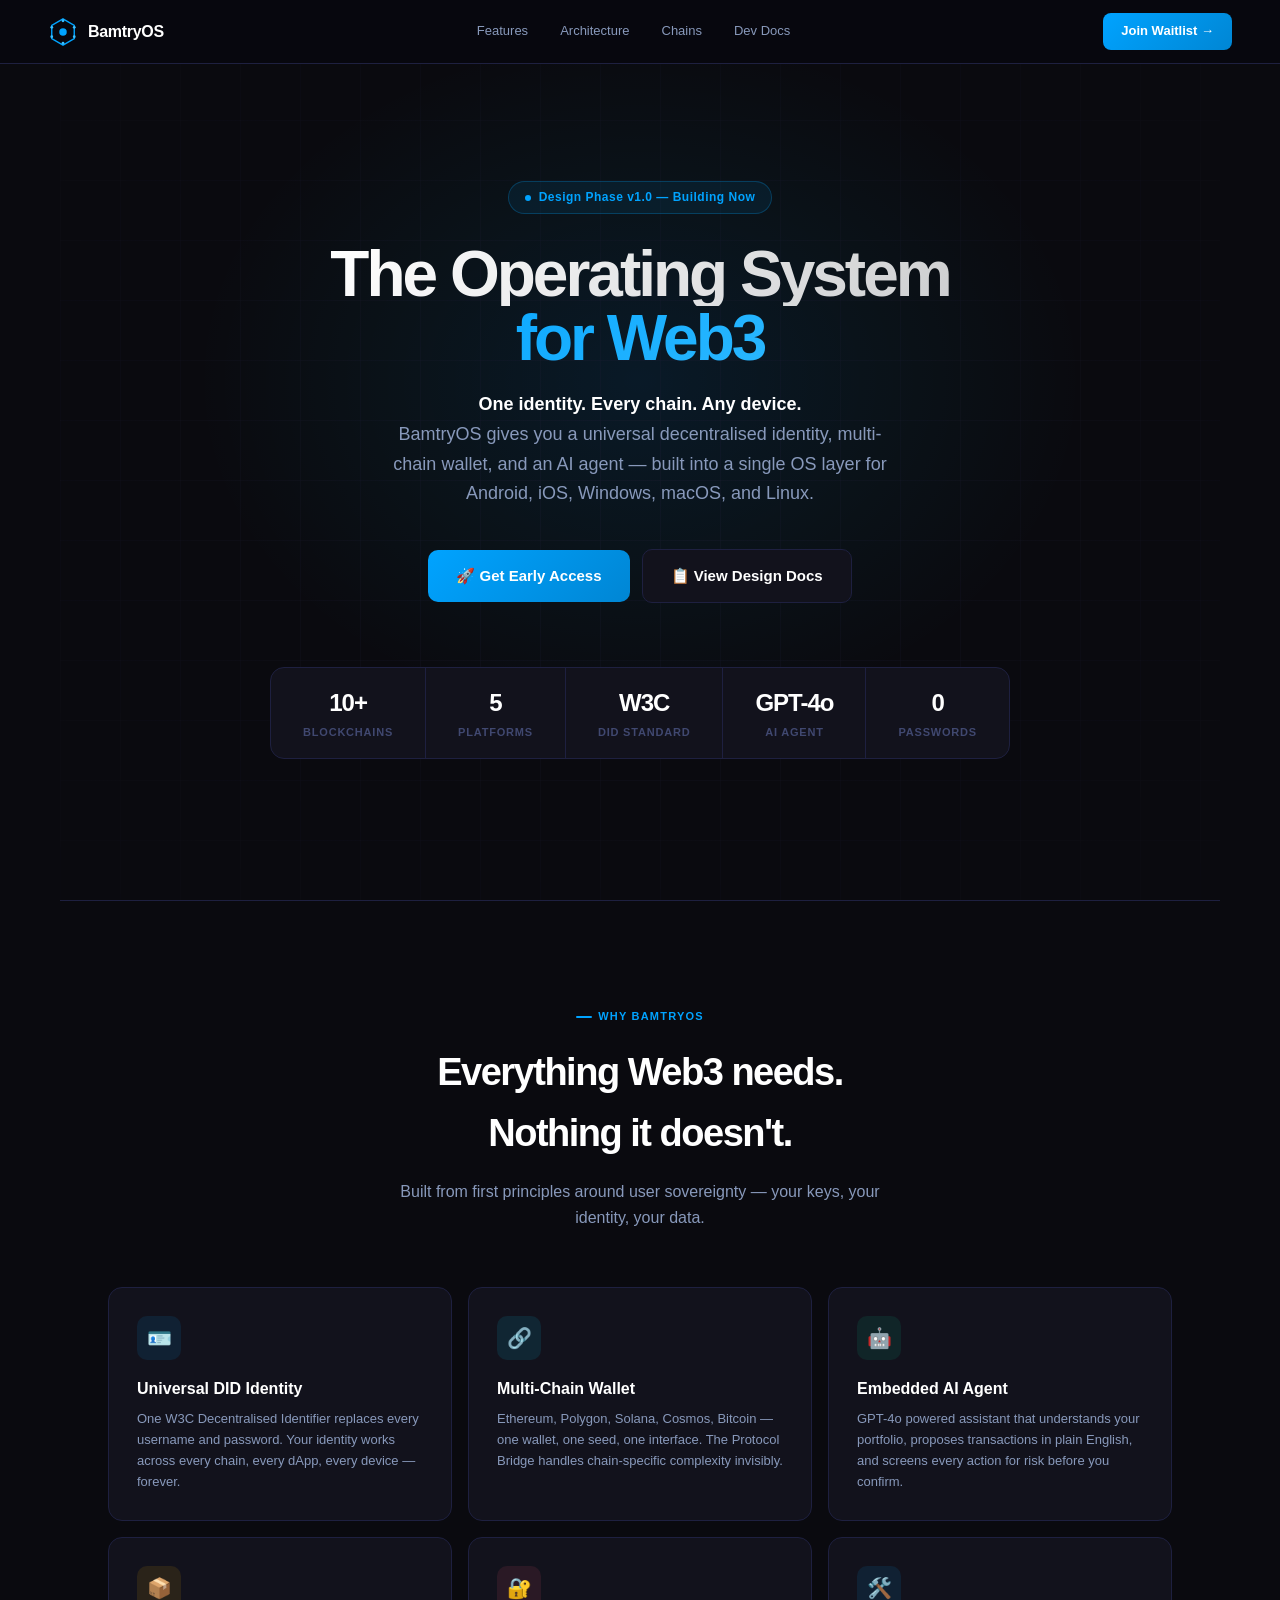
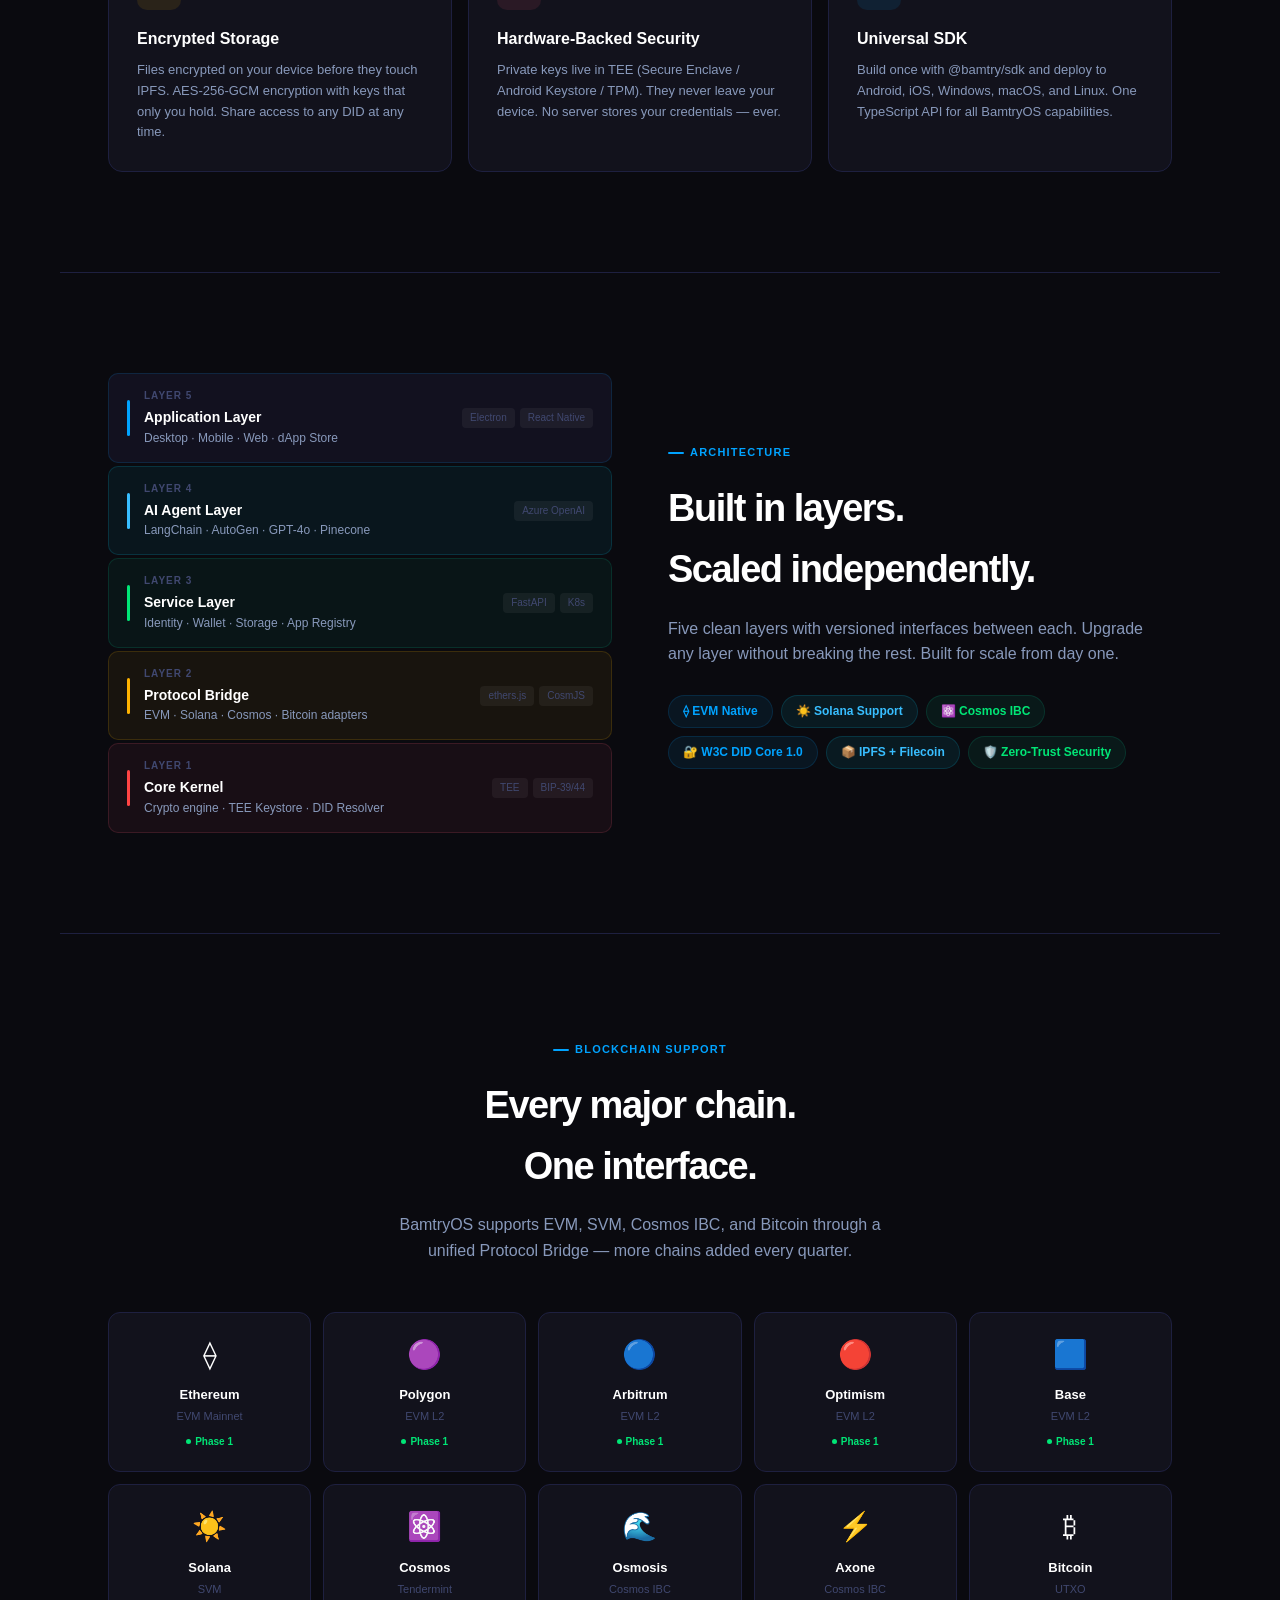
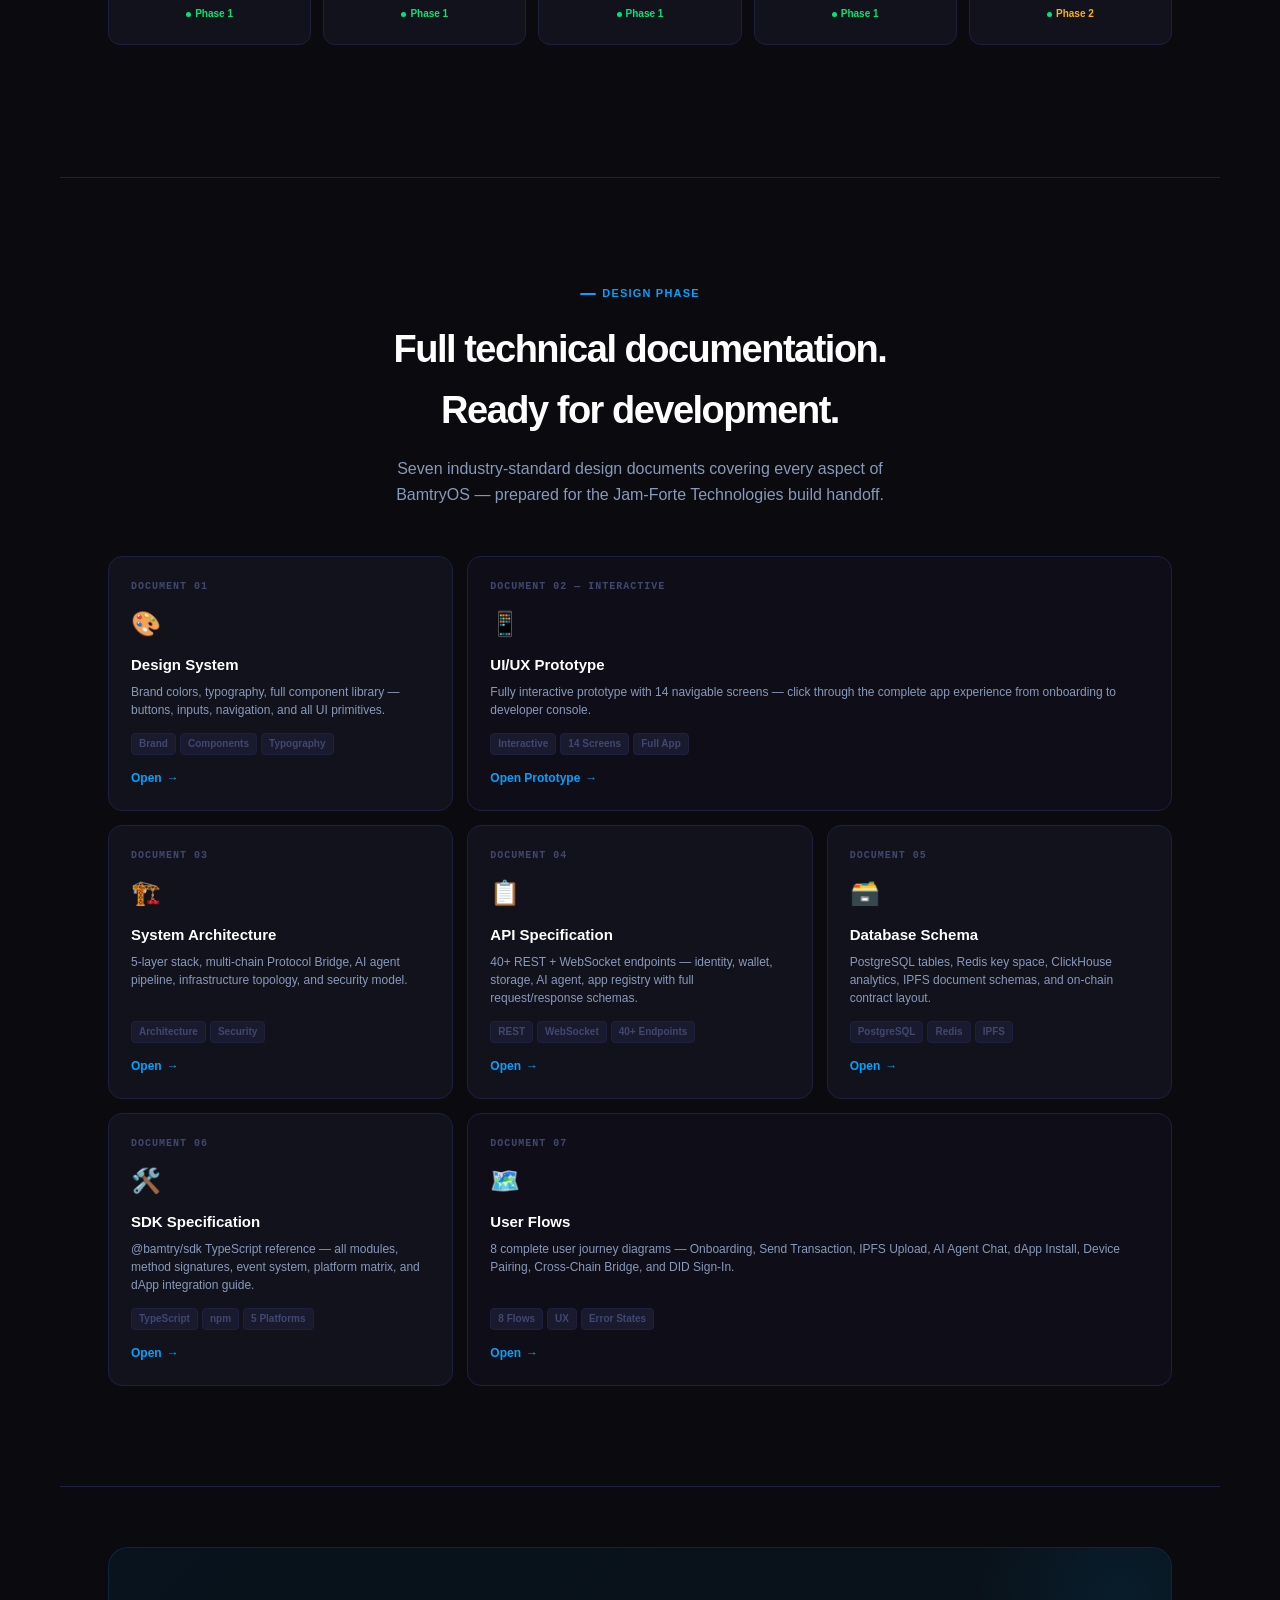
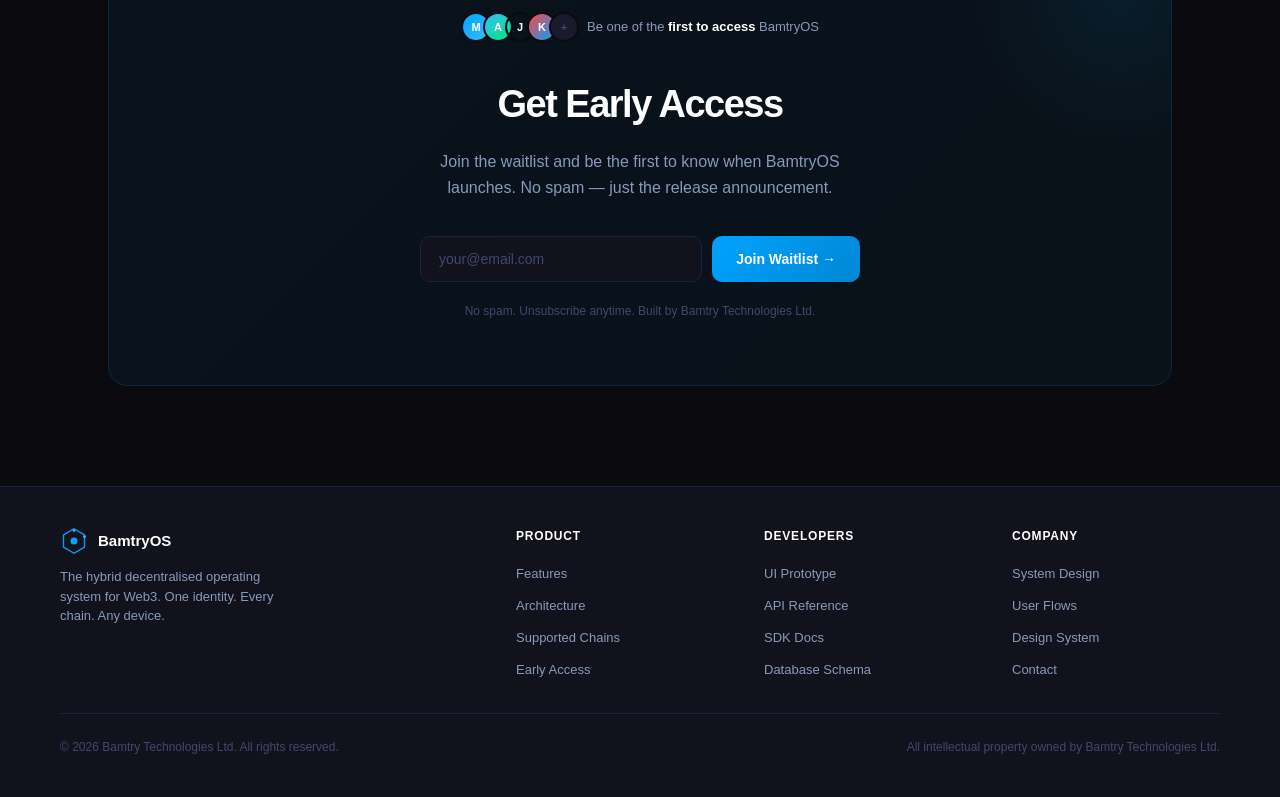
==== commit a64d4c06: "Update brand to electric blue (#00A3FF), add Space Grotesk font, generate Figma Token Studio JSON an" ====
--- a/index.html
+++ b/index.html
@@ -10,10 +10,10 @@
 <meta property="og:type" content="website">
 <style>
   :root {
-    --bg:#08080F; --surface:#0F0F1A; --surface2:#161625; --border:#1E1E35;
-    --accent:#7C6FFF; --cyan:#00D4FF; --green:#00C896; --red:#FF5C7A;
-    --yellow:#FFB800; --text:#E8E8F0; --text2:#9090A8; --text3:#5A5A7A;
-    --font:'Inter',-apple-system,BlinkMacSystemFont,sans-serif;
+    --bg:#0A0A0F; --surface:#12121C; --surface2:#1A1A2E; --border:#1E2040;
+    --accent:#00A3FF; --cyan:#38BEFF; --green:#00E676; --red:#FF4444;
+    --yellow:#FFB300; --text:#FFFFFF; --text2:#8899BB; --text3:#404870;
+    --font:'Inter',-apple-system,BlinkMacSystemFont,sans-serif;--font-heading:'Space Grotesk',-apple-system,sans-serif;
     --mono:'JetBrains Mono','Fira Code',monospace;
   }
   *{box-sizing:border-box;margin:0;padding:0;}
@@ -27,14 +27,14 @@
   .nav-links{display:flex;align-items:center;gap:4px;}
   .nav-link{padding:8px 14px;border-radius:8px;font-size:13px;font-weight:500;color:var(--text2);text-decoration:none;transition:all 0.15s;}
   .nav-link:hover{color:var(--text);background:var(--surface2);}
-  .nav-cta{padding:8px 18px;border-radius:8px;font-size:13px;font-weight:700;color:#fff;background:linear-gradient(135deg,var(--accent),#6558E8);text-decoration:none;transition:all 0.2s;border:none;cursor:pointer;}
+  .nav-cta{padding:8px 18px;border-radius:8px;font-size:13px;font-weight:700;color:#fff;background:linear-gradient(135deg,var(--accent),#0086D4);text-decoration:none;transition:all 0.2s;border:none;cursor:pointer;}
   .nav-cta:hover{opacity:0.9;transform:translateY(-1px);}
 
   /* ── HERO ── */
   .hero{min-height:100vh;display:flex;flex-direction:column;align-items:center;justify-content:center;text-align:center;padding:120px 48px 80px;position:relative;overflow:hidden;}
-  .hero-glow{position:absolute;top:50%;left:50%;transform:translate(-50%,-60%);width:900px;height:700px;background:radial-gradient(ellipse,rgba(124,111,255,0.12) 0%,rgba(0,212,255,0.04) 40%,transparent 70%);pointer-events:none;}
+  .hero-glow{position:absolute;top:50%;left:50%;transform:translate(-50%,-60%);width:900px;height:700px;background:radial-gradient(ellipse,rgba(0,163,255,0.10) 0%,rgba(0,212,255,0.04) 40%,transparent 70%);pointer-events:none;}
   .hero-grid{position:absolute;inset:0;background-image:linear-gradient(rgba(30,30,53,0.3) 1px,transparent 1px),linear-gradient(90deg,rgba(30,30,53,0.3) 1px,transparent 1px);background-size:60px 60px;mask-image:radial-gradient(ellipse 80% 80% at 50% 50%,black,transparent);pointer-events:none;}
-  .hero-tag{display:inline-flex;align-items:center;gap:8px;background:rgba(124,111,255,0.1);border:1px solid rgba(124,111,255,0.3);border-radius:20px;padding:6px 16px;font-size:12px;font-weight:600;color:var(--accent);letter-spacing:0.5px;margin-bottom:28px;position:relative;}
+  .hero-tag{display:inline-flex;align-items:center;gap:8px;background:rgba(0,163,255,0.08);border:1px solid rgba(0,163,255,0.25);border-radius:20px;padding:6px 16px;font-size:12px;font-weight:600;color:var(--accent);letter-spacing:0.5px;margin-bottom:28px;position:relative;}
   .hero-dot{width:6px;height:6px;border-radius:50%;background:var(--accent);animation:pulse 2s infinite;}
   @keyframes pulse{0%,100%{opacity:1;box-shadow:0 0 0 0 rgba(124,111,255,0.4);}50%{opacity:0.7;box-shadow:0 0 0 6px rgba(124,111,255,0);}}
   .hero-title{font-size:64px;font-weight:900;letter-spacing:-3px;line-height:1.0;margin-bottom:20px;position:relative;}
@@ -43,7 +43,7 @@
   .hero-sub{font-size:18px;color:var(--text2);max-width:520px;margin:0 auto 40px;line-height:1.65;position:relative;}
   .hero-sub strong{color:var(--text);}
   .hero-actions{display:flex;align-items:center;gap:12px;justify-content:center;margin-bottom:64px;position:relative;flex-wrap:wrap;}
-  .btn-primary{padding:14px 28px;border-radius:10px;font-size:15px;font-weight:700;color:#fff;background:linear-gradient(135deg,var(--accent),#6558E8);text-decoration:none;border:none;cursor:pointer;transition:all 0.2s;display:inline-flex;align-items:center;gap:8px;}
+  .btn-primary{padding:14px 28px;border-radius:10px;font-size:15px;font-weight:700;color:#fff;background:linear-gradient(135deg,var(--accent),#0086D4);text-decoration:none;border:none;cursor:pointer;transition:all 0.2s;display:inline-flex;align-items:center;gap:8px;}
   .btn-primary:hover{transform:translateY(-2px);box-shadow:0 12px 32px rgba(124,111,255,0.35);}
   .btn-secondary{padding:14px 28px;border-radius:10px;font-size:15px;font-weight:600;color:var(--text);background:var(--surface);border:1px solid var(--border);text-decoration:none;cursor:pointer;transition:all 0.2s;display:inline-flex;align-items:center;gap:8px;}
   .btn-secondary:hover{border-color:var(--accent);color:var(--accent);}
@@ -85,7 +85,7 @@
   .arch-layers{display:flex;flex-direction:column;gap:3px;}
   .arch-layer{display:flex;align-items:center;gap:14px;padding:14px 18px;border-radius:10px;border:1px solid;transition:all 0.2s;cursor:default;}
   .arch-layer:hover{transform:translateX(6px);}
-  .al-5{background:rgba(124,111,255,0.07);border-color:rgba(124,111,255,0.2);}
+  .al-5{background:rgba(124,111,255,0.07);border-color:rgba(0,163,255,0.15);}
   .al-4{background:rgba(0,212,255,0.06);border-color:rgba(0,212,255,0.15);}
   .al-3{background:rgba(0,200,150,0.06);border-color:rgba(0,200,150,0.15);}
   .al-2{background:rgba(255,184,0,0.06);border-color:rgba(255,184,0,0.15);}
@@ -105,7 +105,7 @@
   .arch-text .section-sub{margin-bottom:28px;}
   .arch-badges{display:flex;flex-wrap:wrap;gap:8px;}
   .arch-badge{padding:6px 14px;border-radius:20px;font-size:12px;font-weight:600;display:flex;align-items:center;gap:5px;}
-  .ab-purple{background:rgba(124,111,255,0.1);color:var(--accent);border:1px solid rgba(124,111,255,0.2);}
+  .ab-purple{background:rgba(0,163,255,0.08);color:var(--accent);border:1px solid rgba(0,163,255,0.15);}
   .ab-cyan{background:rgba(0,212,255,0.08);color:var(--cyan);border:1px solid rgba(0,212,255,0.15);}
   .ab-green{background:rgba(0,200,150,0.08);color:var(--green);border:1px solid rgba(0,200,150,0.15);}
 
@@ -144,15 +144,15 @@
 
   /* ── WAITLIST ── */
   #waitlist{border-top:1px solid var(--border);}
-  .waitlist-wrap{background:linear-gradient(135deg,rgba(124,111,255,0.08) 0%,rgba(0,212,255,0.04) 100%);border:1px solid rgba(124,111,255,0.2);border-radius:20px;padding:64px;text-align:center;position:relative;overflow:hidden;}
-  .waitlist-wrap::before{content:'';position:absolute;top:-100px;right:-100px;width:300px;height:300px;background:radial-gradient(circle,rgba(124,111,255,0.1),transparent 70%);pointer-events:none;}
+  .waitlist-wrap{background:linear-gradient(135deg,rgba(0,163,255,0.06) 0%,rgba(0,212,255,0.04) 100%);border:1px solid rgba(0,163,255,0.15);border-radius:20px;padding:64px;text-align:center;position:relative;overflow:hidden;}
+  .waitlist-wrap::before{content:'';position:absolute;top:-100px;right:-100px;width:300px;height:300px;background:radial-gradient(circle,rgba(0,163,255,0.08),transparent 70%);pointer-events:none;}
   .waitlist-title{font-size:38px;font-weight:800;letter-spacing:-1.5px;margin-bottom:14px;}
   .waitlist-sub{font-size:16px;color:var(--text2);max-width:440px;margin:0 auto 36px;}
   .waitlist-form{display:flex;gap:10px;max-width:440px;margin:0 auto 20px;flex-wrap:wrap;justify-content:center;}
   .waitlist-input{flex:1;min-width:220px;padding:14px 18px;background:var(--surface);border:1px solid var(--border);border-radius:10px;color:var(--text);font-size:14px;font-family:var(--font);outline:none;transition:border-color 0.2s;}
   .waitlist-input::placeholder{color:var(--text3);}
   .waitlist-input:focus{border-color:var(--accent);}
-  .waitlist-btn{padding:14px 24px;border-radius:10px;font-size:14px;font-weight:700;color:#fff;background:linear-gradient(135deg,var(--accent),#6558E8);border:none;cursor:pointer;transition:all 0.2s;white-space:nowrap;}
+  .waitlist-btn{padding:14px 24px;border-radius:10px;font-size:14px;font-weight:700;color:#fff;background:linear-gradient(135deg,var(--accent),#0086D4);border:none;cursor:pointer;transition:all 0.2s;white-space:nowrap;}
   .waitlist-btn:hover{transform:translateY(-2px);box-shadow:0 8px 24px rgba(124,111,255,0.4);}
   .waitlist-note{font-size:12px;color:var(--text3);}
   .waitlist-success{display:none;background:rgba(0,200,150,0.1);border:1px solid rgba(0,200,150,0.25);border-radius:10px;padding:16px 24px;font-size:14px;color:var(--green);font-weight:600;max-width:440px;margin:0 auto;}
@@ -202,6 +202,10 @@
     .footer-inner{grid-template-columns:1fr;}
     .footer-bottom{flex-direction:column;gap:8px;text-align:center;}
   }
+
+  h1, h2, h3, h4, .page-title, .section-title, .flow-title, .card-title, .onboard-title, .wallet-balance, .stat-value {
+    font-family: var(--font-heading);
+  }
 </style>
 </head>
 <body>
@@ -210,14 +214,14 @@
 <nav>
   <a class="nav-brand" href="#">
     <svg width="30" height="30" viewBox="0 0 32 32" fill="none">
-      <polygon points="16,2 28,9 28,23 16,30 4,23 4,9" fill="none" stroke="#7C6FFF" stroke-width="1.5"/>
-      <circle cx="16" cy="16" r="4" fill="#7C6FFF"/>
-      <circle cx="16" cy="4" r="1.5" fill="#00D4FF"/>
-      <circle cx="28" cy="11" r="1.5" fill="#00D4FF"/>
-      <circle cx="28" cy="21" r="1.5" fill="#00D4FF"/>
-      <circle cx="16" cy="28" r="1.5" fill="#00D4FF"/>
-      <circle cx="4" cy="21" r="1.5" fill="#00D4FF"/>
-      <circle cx="4" cy="11" r="1.5" fill="#00D4FF"/>
+      <polygon points="16,2 28,9 28,23 16,30 4,23 4,9" fill="none" stroke="#00A3FF" stroke-width="1.5"/>
+      <circle cx="16" cy="16" r="4" fill="#00A3FF"/>
+      <circle cx="16" cy="4" r="1.5" fill="#38BEFF"/>
+      <circle cx="28" cy="11" r="1.5" fill="#38BEFF"/>
+      <circle cx="28" cy="21" r="1.5" fill="#38BEFF"/>
+      <circle cx="16" cy="28" r="1.5" fill="#38BEFF"/>
+      <circle cx="4" cy="21" r="1.5" fill="#38BEFF"/>
+      <circle cx="4" cy="11" r="1.5" fill="#38BEFF"/>
     </svg>
     <span class="nav-logo-text">BamtryOS</span>
   </a>
@@ -271,7 +275,7 @@
 
   <div class="features-grid">
     <div class="feature-card fc-1">
-      <div class="feature-icon" style="background:rgba(124,111,255,0.12);">🪪</div>
+      <div class="feature-icon" style="background:rgba(0,163,255,0.10);">🪪</div>
       <div class="feature-title">Universal DID Identity</div>
       <div class="feature-desc">One W3C Decentralised Identifier replaces every username and password. Your identity works across every chain, every dApp, every device — forever.</div>
     </div>
@@ -296,7 +300,7 @@
       <div class="feature-desc">Private keys live in TEE (Secure Enclave / Android Keystore / TPM). They never leave your device. No server stores your credentials — ever.</div>
     </div>
     <div class="feature-card fc-6">
-      <div class="feature-icon" style="background:rgba(124,111,255,0.12);">🛠️</div>
+      <div class="feature-icon" style="background:rgba(0,163,255,0.10);">🛠️</div>
       <div class="feature-title">Universal SDK</div>
       <div class="feature-desc">Build once with @bamtry/sdk and deploy to Android, iOS, Windows, macOS, and Linux. One TypeScript API for all BamtryOS capabilities.</div>
     </div>
@@ -502,9 +506,9 @@
     <div class="footer-brand-col">
       <div class="footer-logo">
         <svg width="28" height="28" viewBox="0 0 32 32" fill="none">
-          <polygon points="16,2 28,9 28,23 16,30 4,23 4,9" fill="none" stroke="#7C6FFF" stroke-width="1.5"/>
-          <circle cx="16" cy="16" r="4" fill="#7C6FFF"/>
-          <circle cx="16" cy="4" r="1.5" fill="#00D4FF"/><circle cx="28" cy="11" r="1.5" fill="#00D4FF"/>
+          <polygon points="16,2 28,9 28,23 16,30 4,23 4,9" fill="none" stroke="#00A3FF" stroke-width="1.5"/>
+          <circle cx="16" cy="16" r="4" fill="#00A3FF"/>
+          <circle cx="16" cy="4" r="1.5" fill="#38BEFF"/><circle cx="28" cy="11" r="1.5" fill="#38BEFF"/>
         </svg>
         <span style="font-size:15px;font-weight:700;">BamtryOS</span>
       </div>
